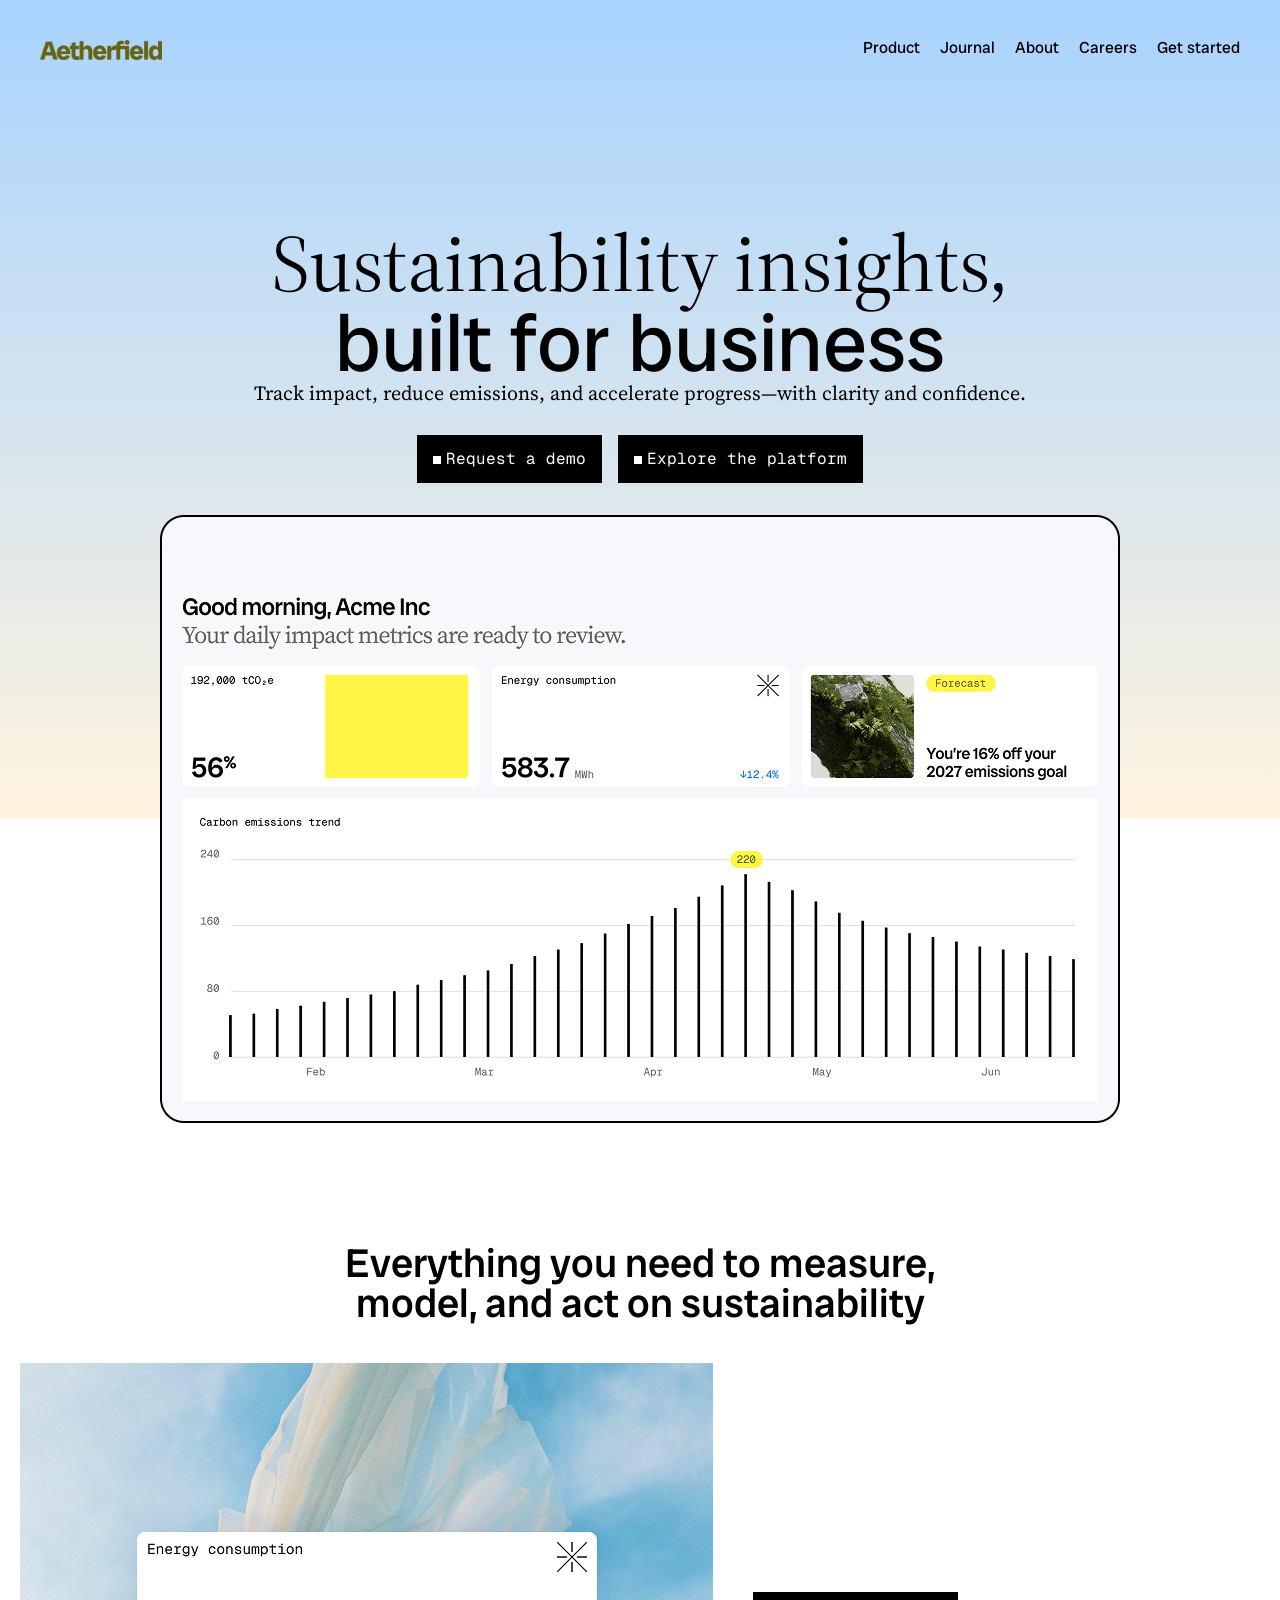
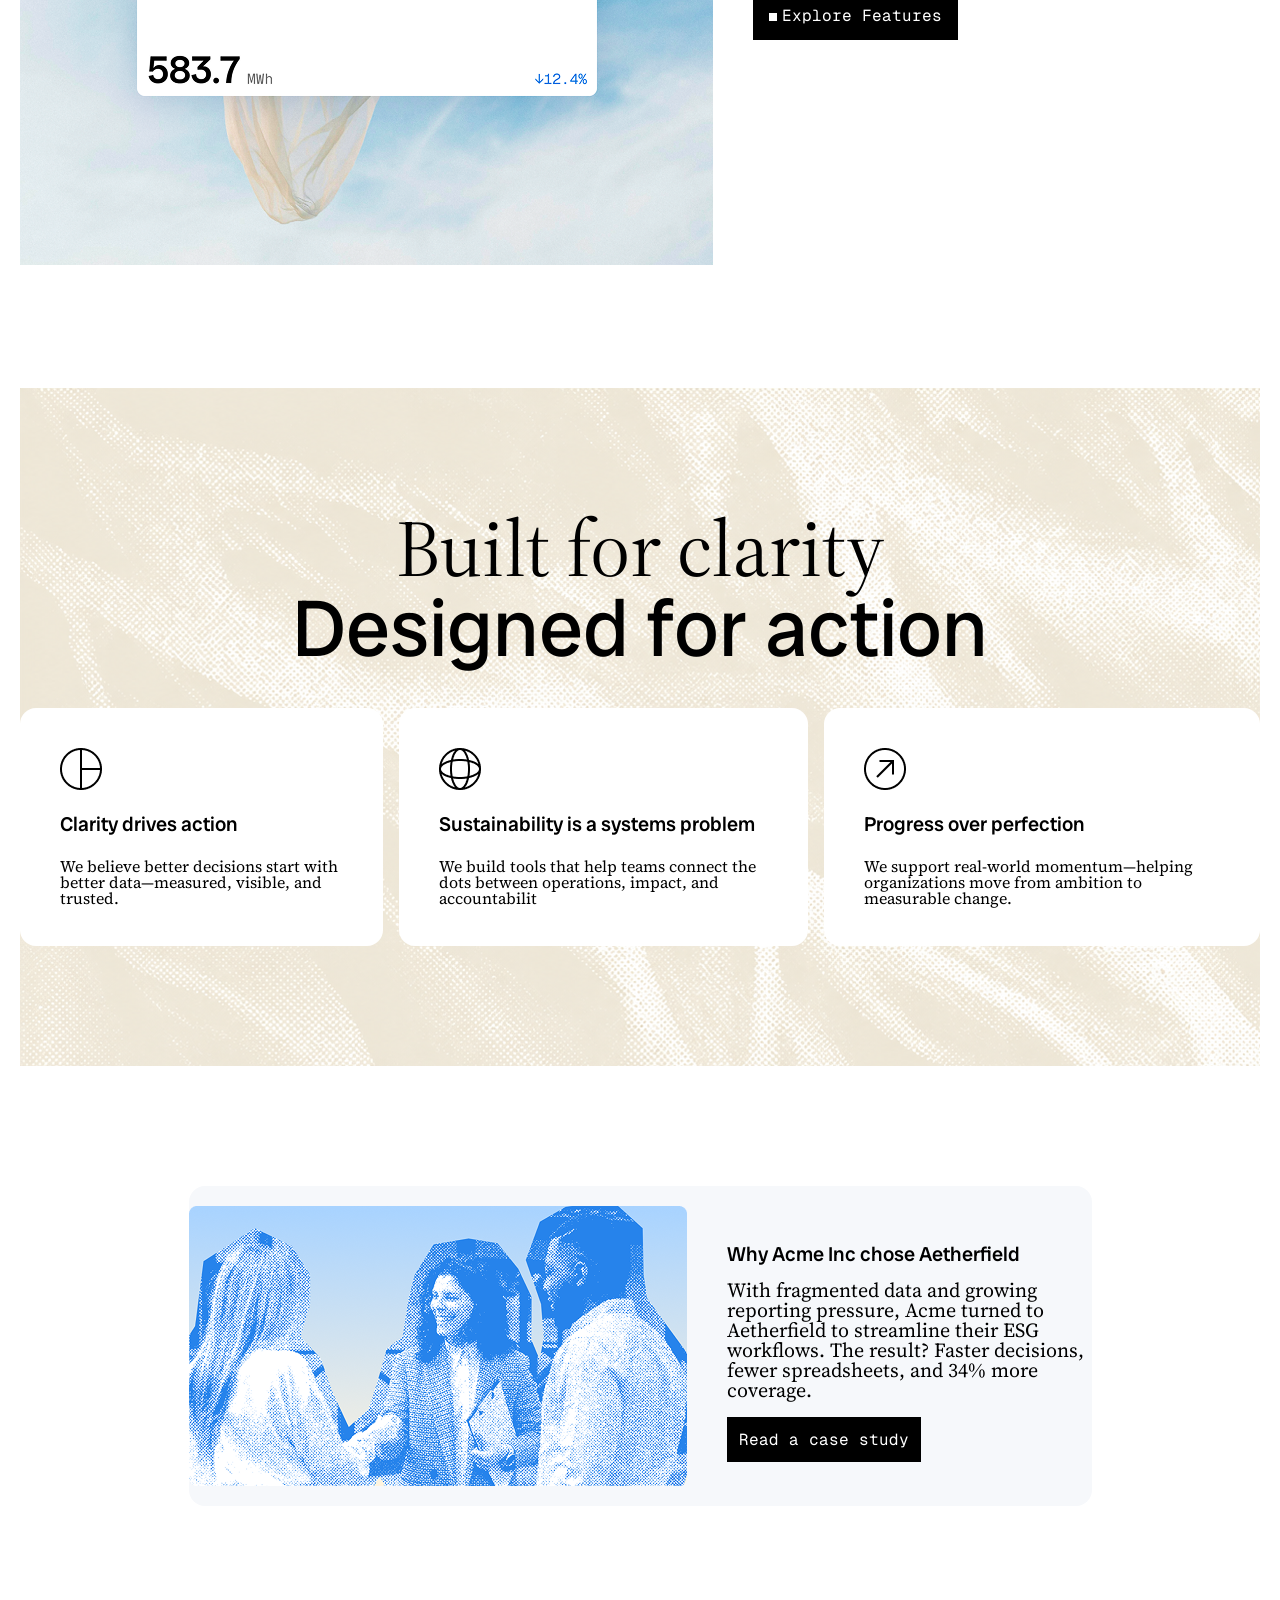
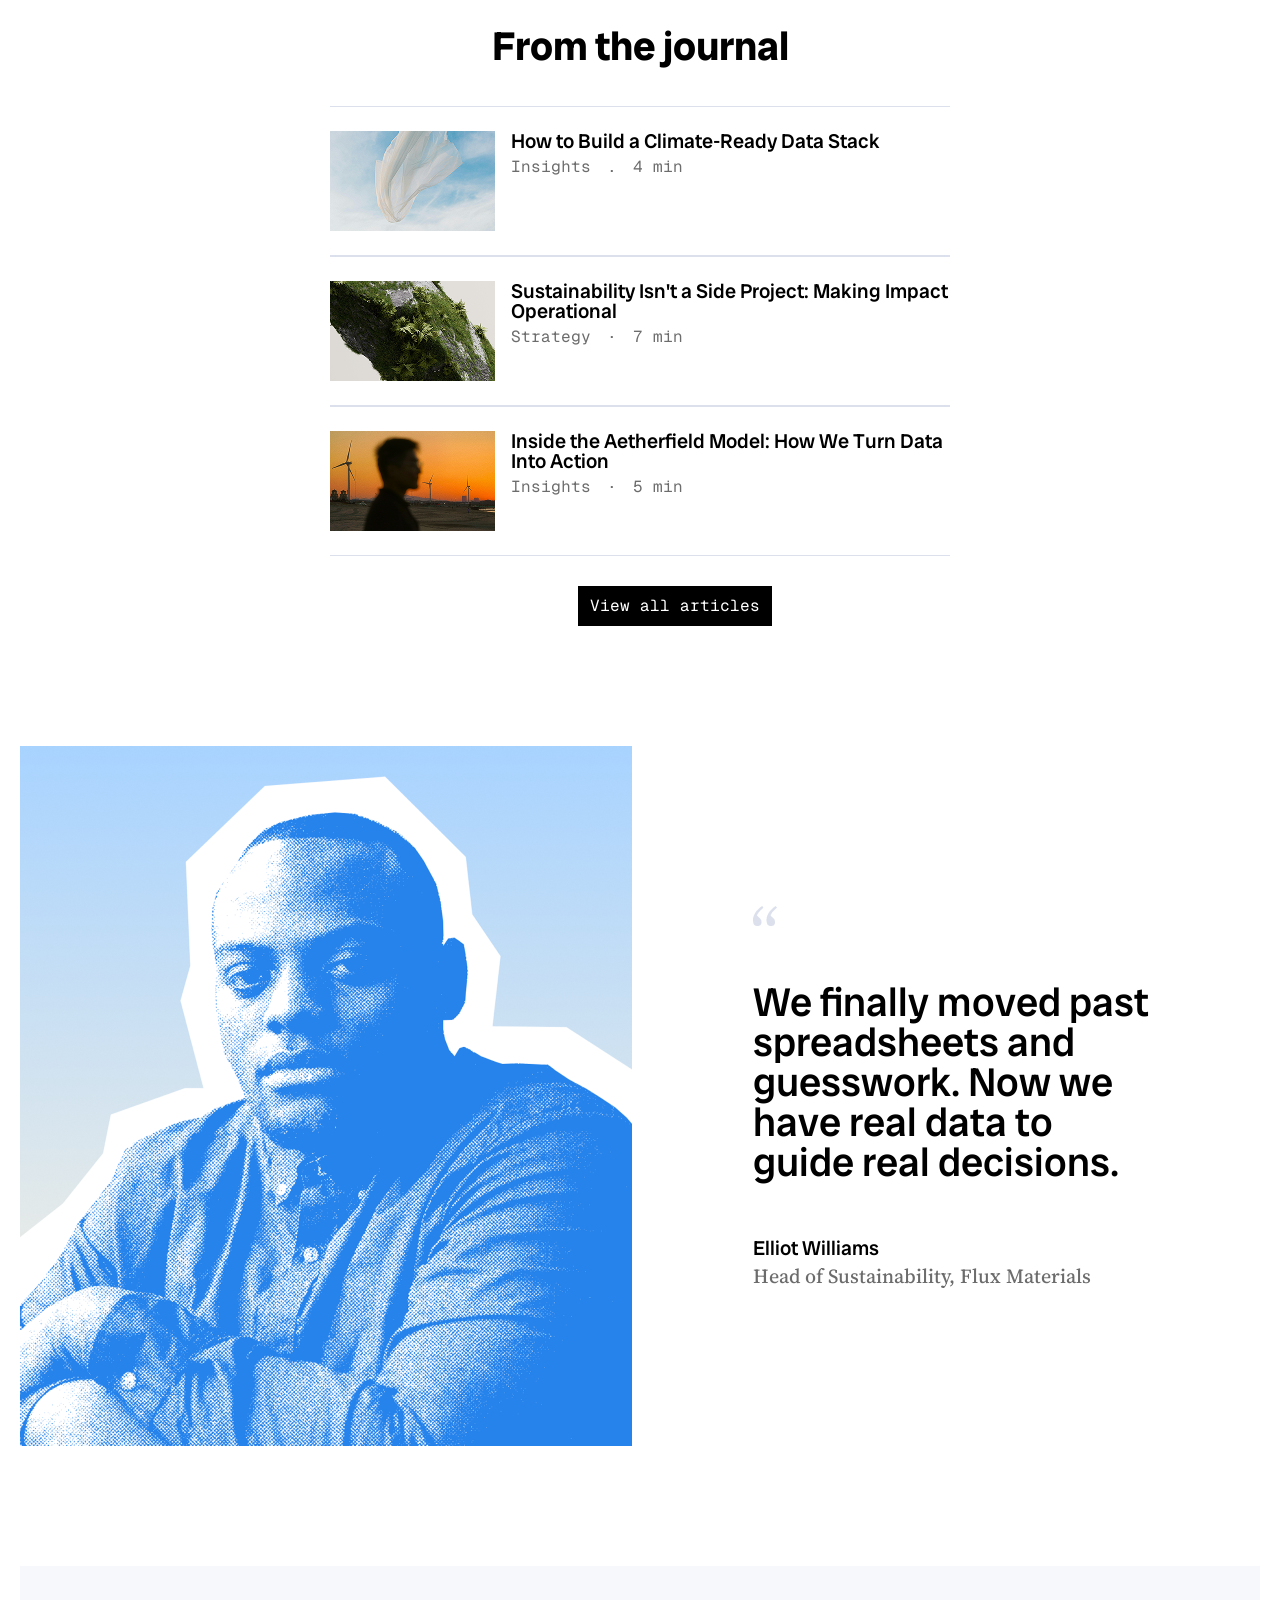
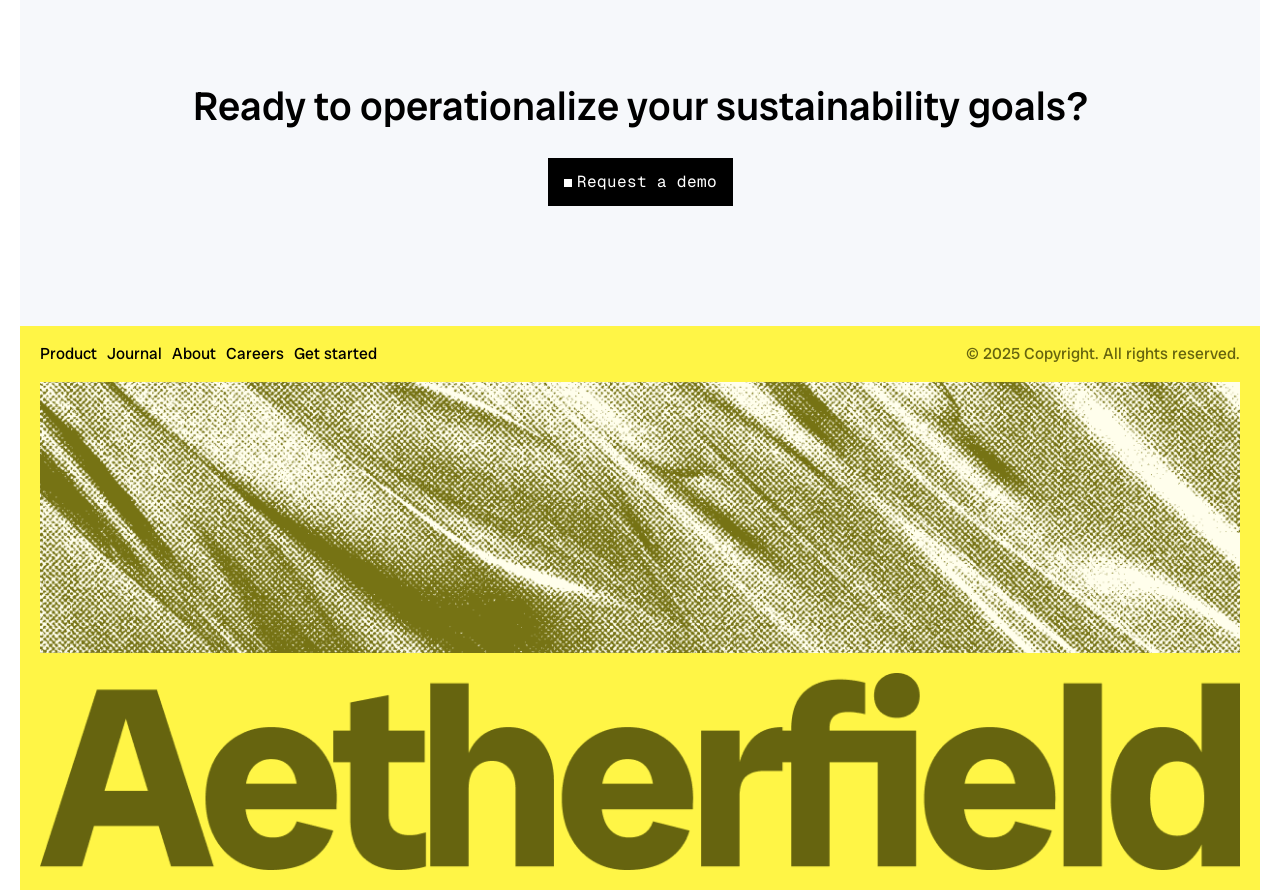
==== index.html @ 4a501a34 "more changes" ====
<!doctype html>
<html lang="en">
  <head>
    <meta charset="UTF-8" />
    <meta name="viewport" content="width=device-width, initial-scale=1.0" />
    <link rel="stylesheet" href="home.css" />
    <link rel="preconnect" href="https://fonts.googleapis.com" />
    <link rel="preconnect" href="https://fonts.gstatic.com" crossorigin />
    <link
      href="https://fonts.googleapis.com/css2?family=Radio+Canada+Big:wght@400;500;600;700&display=swap"
      rel="stylesheet"
    />
    <link rel="preconnect" href="https://fonts.googleapis.com" />
    <link rel="preconnect" href="https://fonts.gstatic.com" crossorigin />
    <link
      href="https://fonts.googleapis.com/css2?family=Source+Serif+4:wght@400;500;600;700&display=swap"
      rel="stylesheet"
    />
    <link rel="preconnect" href="https://fonts.googleapis.com" />
    <link rel="preconnect" href="https://fonts.gstatic.com" crossorigin />
    <link
      href="https://fonts.googleapis.com/css2?family=Geist+Mono:wght@400;500;600;700&display=swap"
      rel="stylesheet"
    />
    <title>Test</title>
  </head>
  <body>
    <!-- Header Section -->
    <div class="gradient-bg">
      <header>
        <nav>
          <ul>
            <li>
              <a href="">
                <img
                  class="nav-logo"
                  src="./img/Logo-container.png"
                  alt="logo-con"
              /></a>
            </li>
          </ul>
          <ul class="nav-links">
            <span>+</span>
            <li><a href="">Product</a></li>
            <li><a href="">Journal</a></li>
            <li><a href="">About</a></li>
            <li><a href="">Careers</a></li>
            <li>
              <a href=""
                >Get started <span><img src="./img/Nav-rrow.png" alt="" /></span
              ></a>
            </li>
          </ul>
        </nav>
      </header>
      <!-- intro section -->
      <section class="intro-section">
        <header>
          <h1>Sustainability insights,</h1>
          <h2>built for business</h2>
          <p>
            Track impact, reduce emissions, and accelerate progress—with clarity
            and confidence.
          </p>
        </header>
        <ul class="intro-buttons">
          <li><a href="">Request a demo</a></li>
          <li><a href="">Explore the platform</a></li>
        </ul>
        <div class="hero-image">
          <img src="./img/Hero image.png" alt="hero image" />
        </div>
      </section>
      <!-- features section -->
      <div class="features-section">
        <header>
          <h2 class="features-header">Everything you need to measure,</h2>
          <h2 class="features-header">model, and act on sustainability</h2>
        </header>
        <div class="feature-content">
          <div class="feature-image">
            <img src="./img/feature-image.png" alt="feature image" />
          </div>
          <div class="feature-button"><a href="">Explore Features</a></div>
        </div>
      </div>
      <!-- value section -->
      <section class="value-section">
        <header class="value-header">
          <h2 class="value1">Built for clarity</h2>
          <h2 class="value2">Designed for action</h2>
        </header>
        <div class="value-cards">
          <div class="cards">
            <img src="./img/timeIcon.png" alt="time icon" />
            <h2>Clarity drives action</h2>
            <p>
              We believe better decisions start with better data—measured,
              visible, and trusted.
            </p>
          </div>
          <div class="cards">
            <img src="./img/worldIcon.png" alt="world icon" />
            <h2>Sustainability is a systems problem</h2>
            <p>
              We build tools that help teams connect the dots between
              operations, impact, and accountabilit
            </p>
          </div>
          <div class="cards">
            <img src="./img/arrowIcon.png" alt="arrow icon" />
            <h2>Progress over perfection</h2>
            <p>
              We support real-world momentum—helping organizations move from
              ambition to measurable change.
            </p>
          </div>
        </div>
      </section>
      <!-- case study section -->
      <section class="case-study-section">
        <div class="case-content">
          <img src="./img/caseImg.png" alt="casr image" />
          <div class="case-text">
            <h2>Why Acme Inc chose Aetherfield</h2>
            <p>
              With fragmented data and growing reporting pressure, Acme turned
              to Aetherfield to streamline their ESG workflows. The result?
              Faster decisions, fewer spreadsheets, and 34% more coverage.
            </p>
            <a href="">Read a case study</a>
          </div>
        </div>
      </section>
      <!-- blog section -->
      <section class="blog-section">
        <h2>From the journal</h2>
        <div class="journal-list">
          <div class="journal">
            <img src="./img/journalImg1.png" alt="" />
            <div>
              <p class="journal-text">
                How to Build a Climate-Ready Data Stack
              </p>
              <div class="lower-journal">
                <p>Insights</p>
                <p>.</p>
                <p>4 min</p>
              </div>
            </div>
          </div>
          <div class="journal">
            <img src="./img/journal2.png" alt="" />
            <div>
              <p class="journal-text">
                Sustainability Isn't a Side Project: Making Impact Operational
              </p>
              <div class="lower-journal">
                <p>Strategy</p>
                <p>·</p>
                <p>7 min</p>
              </div>
            </div>
          </div>
          <div class="journal">
            <img src="./img/journal3.png" alt="" />
            <div>
              <p class="journal-text">
                Inside the Aetherfield Model: How We Turn Data Into Action
              </p>
              <div class="lower-journal">
                <p>Insights</p>
                <p>·</p>
                <p>5 min</p>
              </div>
            </div>
          </div>
          <a href="">View all articles</a>
        </div>
      </section>
      <!-- testimonial section -->
      <section class="testimonial">
        <div class="testimonial-content">
          <img src="./img/testimonialImg.png" alt="" />
          <div class="testimonial-text">
            <div class="testimonial-word">
              <img src="./img/Quotation.png" alt="" />
              <h2>
                We finally moved past spreadsheets and guesswork. Now we have
                real data to guide real decisions.
              </h2>
              <div class="testimonial-bottom">
                <p class="testimonial-bottom-first">Elliot Williams</p>
                <p class="testimonial-bottom-second">
                  Head of Sustainability, Flux Materials
                </p>
              </div>
            </div>
          </div>
        </div>
      </section>
      <!-- call to action section -->
      <section class="call-to-action">
        <h4>Ready to operationalize your sustainability goals?</h4>
        <a href="">Request a demo</a>
      </section>
      <!-- footer section -->
      <footer>
        <nav>
          <div class="whole">
            <div>
              <a href="">Product</a>
              <a href="">Journal</a>
              <a href="">About</a>
              <a href="">Careers</a>
              <a href="">Get started</a>
            </div>
            <p>&copy; 2025 Copyright. All rights reserved.</p>
          </div>
        </nav>
        <img src="./img/Footer-image.png" alt="" />
        <img src="./img/Logo-container.png" alt="" />
      </footer>
    </div>
  </body>
</html>
---- home.css ----
* {
  margin: 0;
  padding: 0;
  line-height: 1;
  box-sizing: border-box;
}
ul,
li {
  list-style: none;
}
h2 {
  font-family: "Radio Canada Big", sans-serif;
}
.nav-links > li {
  font-family: "Radio Canada Big", sans-serif;
}
header {
  h1 {
    font-family: "Source Serif 4", serif;
  }
  h2 {
    font-family: "Radio Canada Big", sans-serif;
  }
  p {
    font-family: "Source Serif 4", serif;
  }
}
.feature-button {
  a {
    font-family: "Geist Mono", monospace;
  }
}
.journal-text {
  font-family: "Radio Canada Big", sans-serif;
}
.lower-journal {
  font-family: "Geist Mono", monospace;
}
.journal-list > a {
  font-family: "Geist Mono", monospace;
}
.testimonial-bottom-first {
  font-family: "Radio Canada Big", sans-serif;
}
.testimonial-bottom-second {
  font-family: "Source Serif 4", serif;
}
.call-to-action {
  h4 {
    font-family: "Radio Canada Big", sans-serif;
  }
  a {
    font-family: "Geist Mono", monospace;
  }
}
footer {
  font-family: "Radio Canada Big", sans-serif;
  color: #66640f;
}
.case-text {
  h2 {
    font-family: "Radio Canada Big", sans-serif;
  }
  p {
    font-family: "Source Serif 4", serif;
  }
  a {
    font-family: "Geist Mono", monospace;
  }
}
.cards {
  h2 {
    font-family: "Radio Canada Big", sans-serif;
  }
  p {
    font-family: "Source Serif 4", serif;
  }
}
.value-header {
  .value1 {
    font-family: "Source Serif 4", serif;
  }
  .value2 {
    font-family: "Radio Canada Big", sans-serif;
  }
}
.features-header {
  font-family: "Radio Canada Big", sans-serif;
}
.intro-buttons {
  li {
    font-family: "Geist Mono", monospace;
  }
}
a {
  text-decoration: none;
}
.nav-logo {
  max-width: 122px;
}
header {
  nav {
    display: flex;
    justify-content: space-between;
    background-attachment: fixed;
    padding: 20px;
  }
  p {
    font-size: 20px;
  }
}
.nav-links {
  display: flex;
  gap: 20px;
  a {
    color: black;
  }
}
.gradient-bg {
  background-image: linear-gradient(to bottom, #a8d3ff, #fff4df);
  max-height: 818px;
  padding: 20px;
}
.intro-section {
  padding-top: 140px;
  header {
    text-align: center;
    h1 {
      font-weight: normal;
      font-size: 80px;
    }
    h2 {
      font-size: 80px;
      font-weight: normal;
    }
  }
}
.intro-buttons {
  display: flex;
  justify-content: center;
  text-align: center;
  gap: 16px;
  margin-block: 32px;
  li {
    background-color: black;
    padding: 16px;
  }
  a {
    color: white;
  }
  a::before {
    content: "";
    display: inline-block;
    width: 8px;
    aspect-ratio: 1;
    background-color: white;
    margin-right: 5px;
  }
}
.hero-image {
  display: flex;
  justify-content: center;
  img {
    max-width: 100%;
  }
}
.features-section {
  padding-block: 120px;
  header {
    margin-bottom: 40px;
  }
}
.features-header {
  text-align: center;
  font-weight: 500;
  font-size: 40px;
}
.feature-image {
  img {
    max-width: 100%;
  }
}
.feature-content {
  display: flex;
  align-items: center;
  gap: 40px;
}
.feature-content {
  .feature-button {
    background-color: black;
    padding: 16px;
  }
  a {
    color: white;
  }
  a::before {
    content: "";
    display: inline-block;
    width: 8px;
    aspect-ratio: 1;
    background-color: white;
    margin-right: 5px;
  }
}
.value-section {
  padding-block: 120px;
  background-image: url(./img/value-background.png);
}
.value-header {
  text-align: center;
  margin-bottom: 40px;
  h2 {
    font-weight: normal;
    font-size: 80px;
  }
}
.value-cards {
  display: flex;
  gap: 16px;
}
.cards {
  display: grid;
  gap: 24px;
  justify-content: center;
  padding: 40px;
  border-radius: 16px;
  background-color: white;
  h2 {
    font-size: 20px;
    font-weight: 500;
  }
  p {
    font-weight: normal;
  }
}
.case-study-section {
  padding-block: 120px;
  display: flex;
  justify-content: center;
}
.case-content {
  max-width: 903px;
  display: flex;
  justify-content: center;
  gap: 40px;
  padding-block: 20px;
  border-radius: 16px;
  background-color: #f6f8fb;
  align-items: center;
  img {
    max-width: 498px;
  }
}
.case-text {
  max-width: 403px;
  h2 {
    margin-bottom: 16px;
    font-weight: 500;
    font-size: 20px;
  }
  p {
    margin-bottom: 32px;
    font-weight: normal;
    font-size: 20px;
  }
  a {
    padding: 12px;
    color: white;
    background-color: black;
  }
}
.blog-section {
  display: grid;
  justify-content: center;
  h2 {
    text-align: center;
    font-weight: 500px;
    font-size: 40px;
    margin-bottom: 40px;
  }
  a {
    background-color: black;
    color: white;
    padding: 12px;
    text-align: center;
  }
}
.journal {
  display: flex;
  gap: 16px;
  border-block: 1px solid #dbe0ec;
  padding-block: 24px;
  img {
    max-width: 100%;
  }
}
.lower-journal {
  display: flex;
  gap: 16px;
  align-items: center;
  margin-top: 8px;
  color: #6c6c6c;
}
.journal-list {
  max-width: 620px;
}
.journal-text {
  font-weight: 500;
  font-size: 20px;
}
.testimonial {
  padding-block: 120px;
}
.testimonial-content {
  display: flex;
  gap: 16px;
  align-items: center;

  img {
    max-width: 612px;
  }
}
.testimonial-word {
  display: grid;
  gap: 56px;
  h2 {
    font-weight: 500;
    font-size: 40px;
  }
}
.testimonial-bottom-first {
  margin-bottom: 8px;
  font-weight: 500;
  font-size: 20px;
}
.testimonial-bottom-second {
  font-weight: 500;
  font-size: 20px;
  color: #6c6c6c;
}
.call-to-action {
  padding-block: 120px;
  background-color: #f6f8fb;
  display: grid;
  text-align: center;
  justify-content: center;
  gap: 32px;
  a {
    text-align: center;
    color: white;
    background-color: black;
    padding: 16px;
    justify-self: center;
    width: fit-content;
  }
  a::before {
    content: "";
    display: inline-block;
    width: 8px;
    aspect-ratio: 1;
    background-color: white;
    margin-right: 5px;
  }
  h4 {
    font-weight: 500;
    font-size: 40px;
  }
}
footer {
  padding: 20px;
  display: grid;
  gap: 20px;
  background-color: #fff546;
  img {
    max-width: 100%;
  }
}
.whole {
  display: flex;
  justify-content: space-between;
  div {
    display: flex;
    justify-content: space-between;
    gap: 10px;
  }
}
.one {
  text-align: center;
}
@media screen and (max-width: 767px) {
  .feature-content {
    display: grid;
  }
  .intro-section {
    header {
      display: grid;
      justify-content: center;
      h1 {
        font-size: 36px;
        font-weight: 500;
      }
      h2 {
        font-size: 36px;
        font-weight: 500;
      }
      p {
        font-size: 18px;
      }
    }
  }
  header {
    .nav-links {
      display: none;
    }
  }
  .intro-header {
    h1 {
      font-size: 36px;
    }
    h2 {
      font-size: 36px;
    }
  }
  .intro-buttons {
    display: grid;
  }
  .value-cards {
    display: grid;
  }
  .value-header {
    h2 {
      font-size: 36px;
    }
  }
  .case-content {
    display: grid;
  }
  .case-content {
    a {
      display: flex;
      width: 100%;
      justify-content: center;
    }
    img {
      width: 295px;
    }
  }
  .case-text {
    width: 295px;
  }
  .testimonial-content {
    display: grid;
    img {
      max-width: 335px;
    }
  }
  .testimonial-word {
    h2 {
      font-size: 24px;
    }
  }
  .call-to-action {
    h4 {
      font-size: 24px;
    }
  }
  .whole {
    display: grid;
    justify-content: center;
    gap: 20px;
    div {
      display: flex;
      justify-content: space-between;
    }
  }
  footer {
    p {
      text-align: center;
    }
  }
  nav {
    padding: 20px;
    a {
      color: black;
    }
  }
  .journal-list a {
    display: block;
    width: 100%;
    justify-content: center;
    margin-top: 30px;
  }
  .journal-list {
    display: grid;
    justify-content: center;
  }
}
@media screen and (min-width: 768px) and (max-width: 1023px) {
  .nav-links {
    span {
      display: none;
    }
  }
  .feature-content {
    display: grid;
  }
  header {
    h1 {
      font-size: 64px;
    }
  }
  .call-to-action {
    h4 {
      font-size: 32px;
    }
  }
  .journal-list a {
    display: block;
    width: 100%;
    justify-content: center;
    margin-top: 30px;
  }
  .journal-list {
    display: grid;
    justify-content: center;
  }
}
@media screen and (min-width: 1024px) {
  .nav-links {
    span {
      display: none;
    }
  }
  .testimonial-text {
    padding-inline: 105px;
  }
  footer {
    a {
      color: black;
    }
  }
  .journal-list {
    display: grid;
    justify-content: center;
  }
  .journal-list a {
    display: inline-flex;
    margin-top: 30px;
    width: fit-content;
    margin-left: 40%;
  }
}
/* .blog-section a {
  display: inline-flex;
  width: fit-content;
  align-self: flex-start;
}
.blog-section {
  display: grid;
  justify-content: center;
} */

@media (max-width: 600px) {
  .journal-list a {
    width: 100%;
    justify-content: center;
  }
}
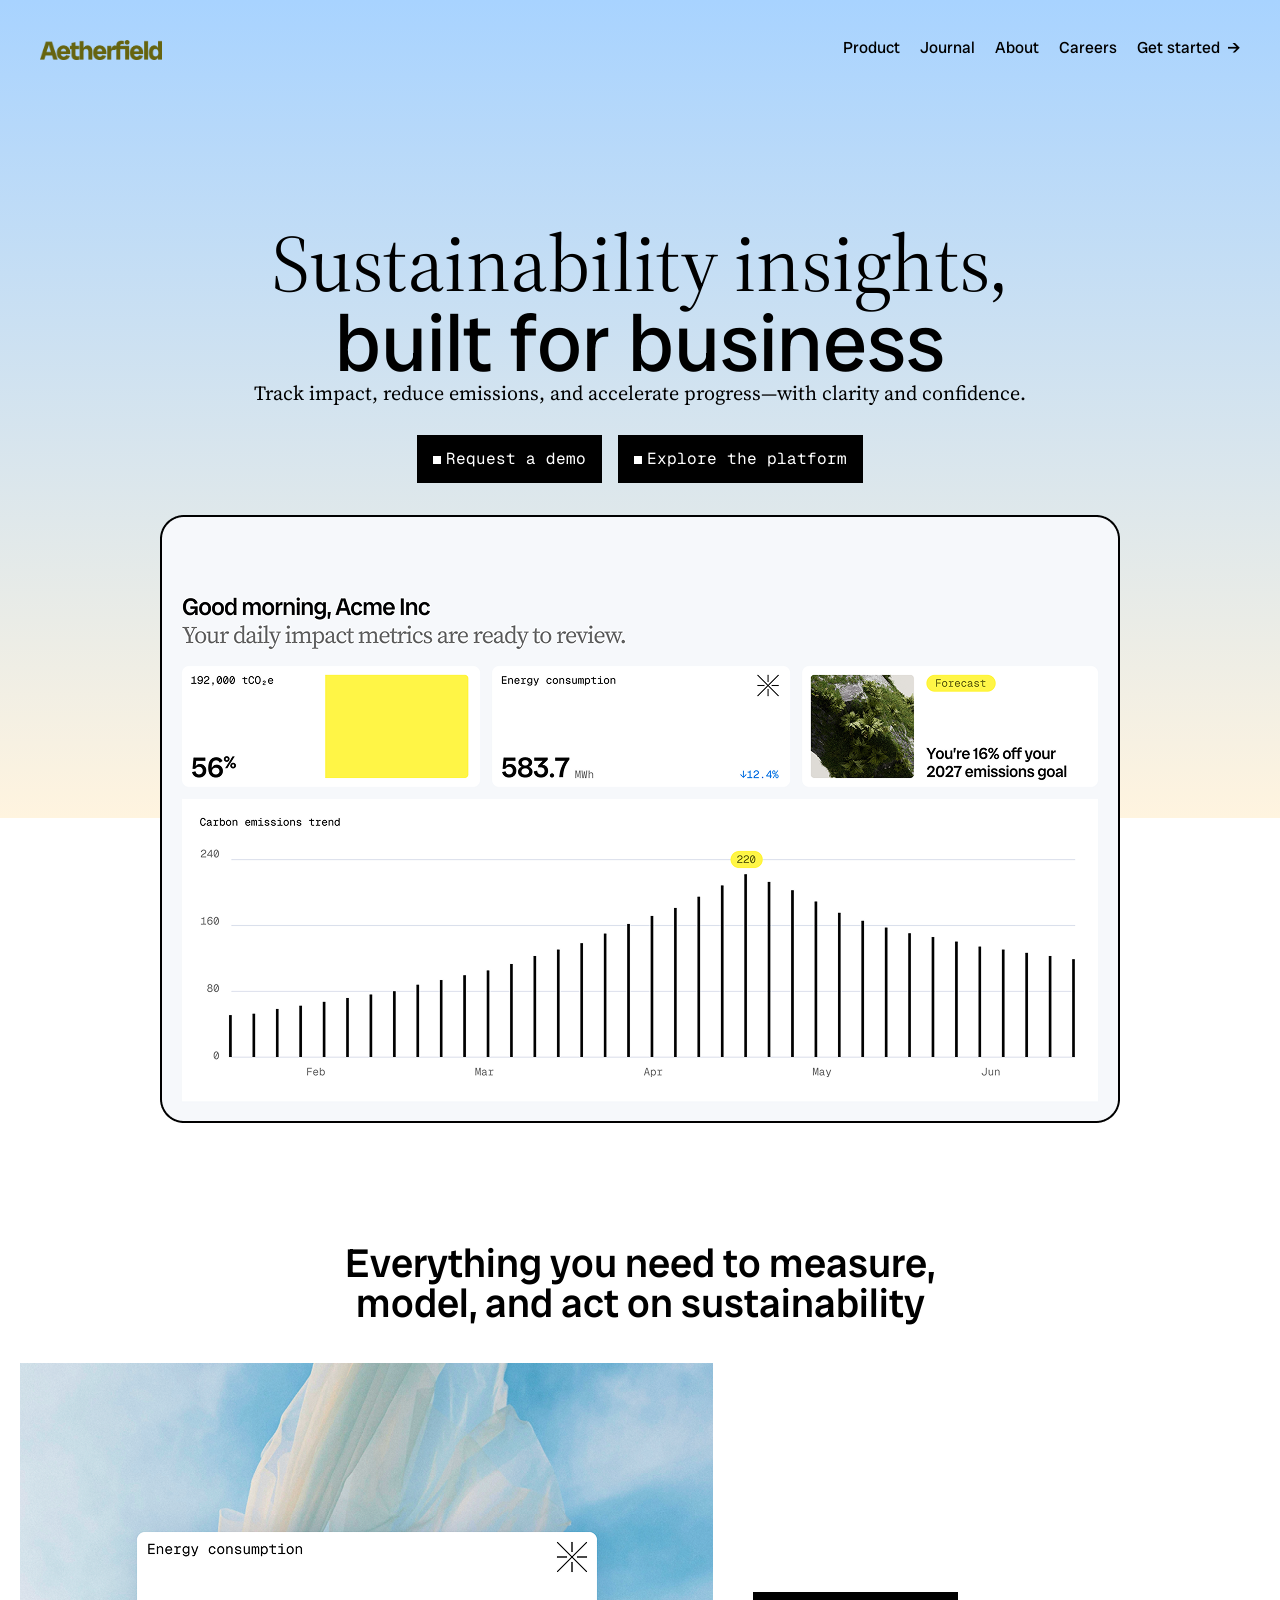
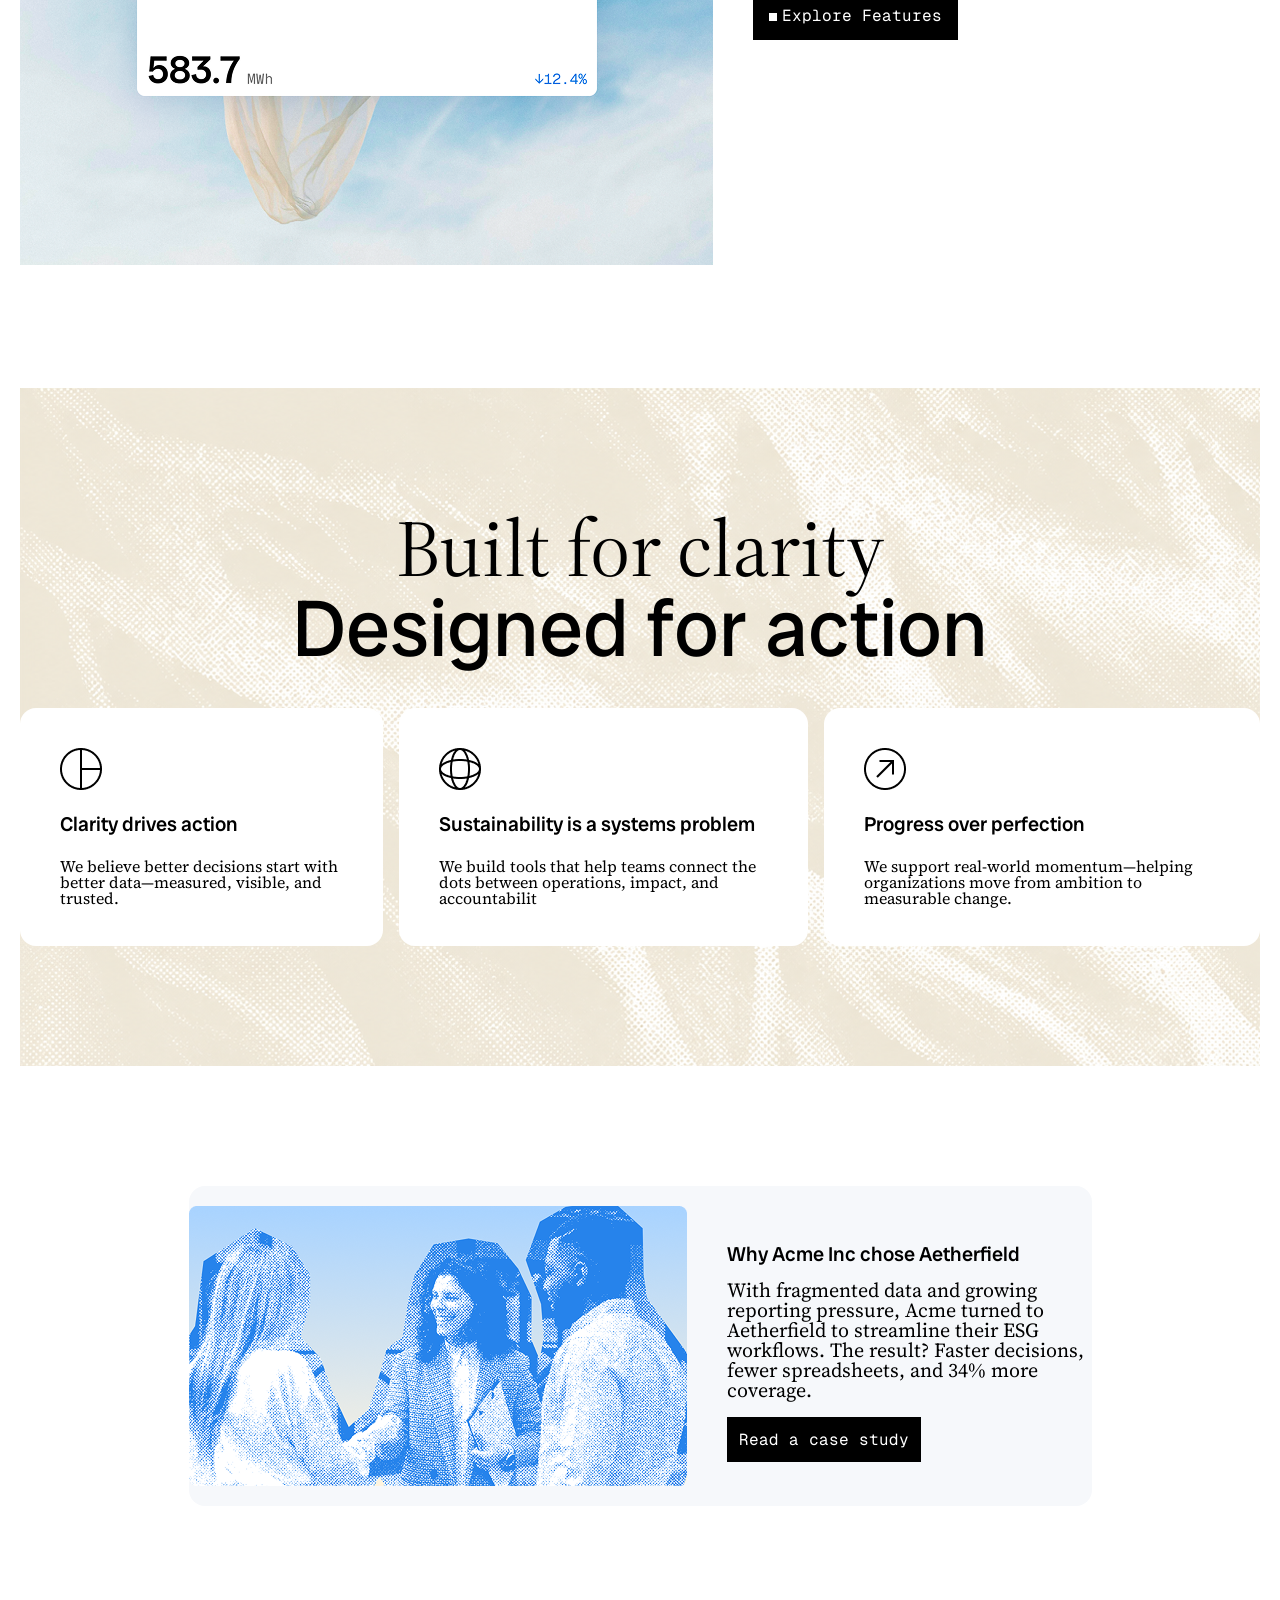
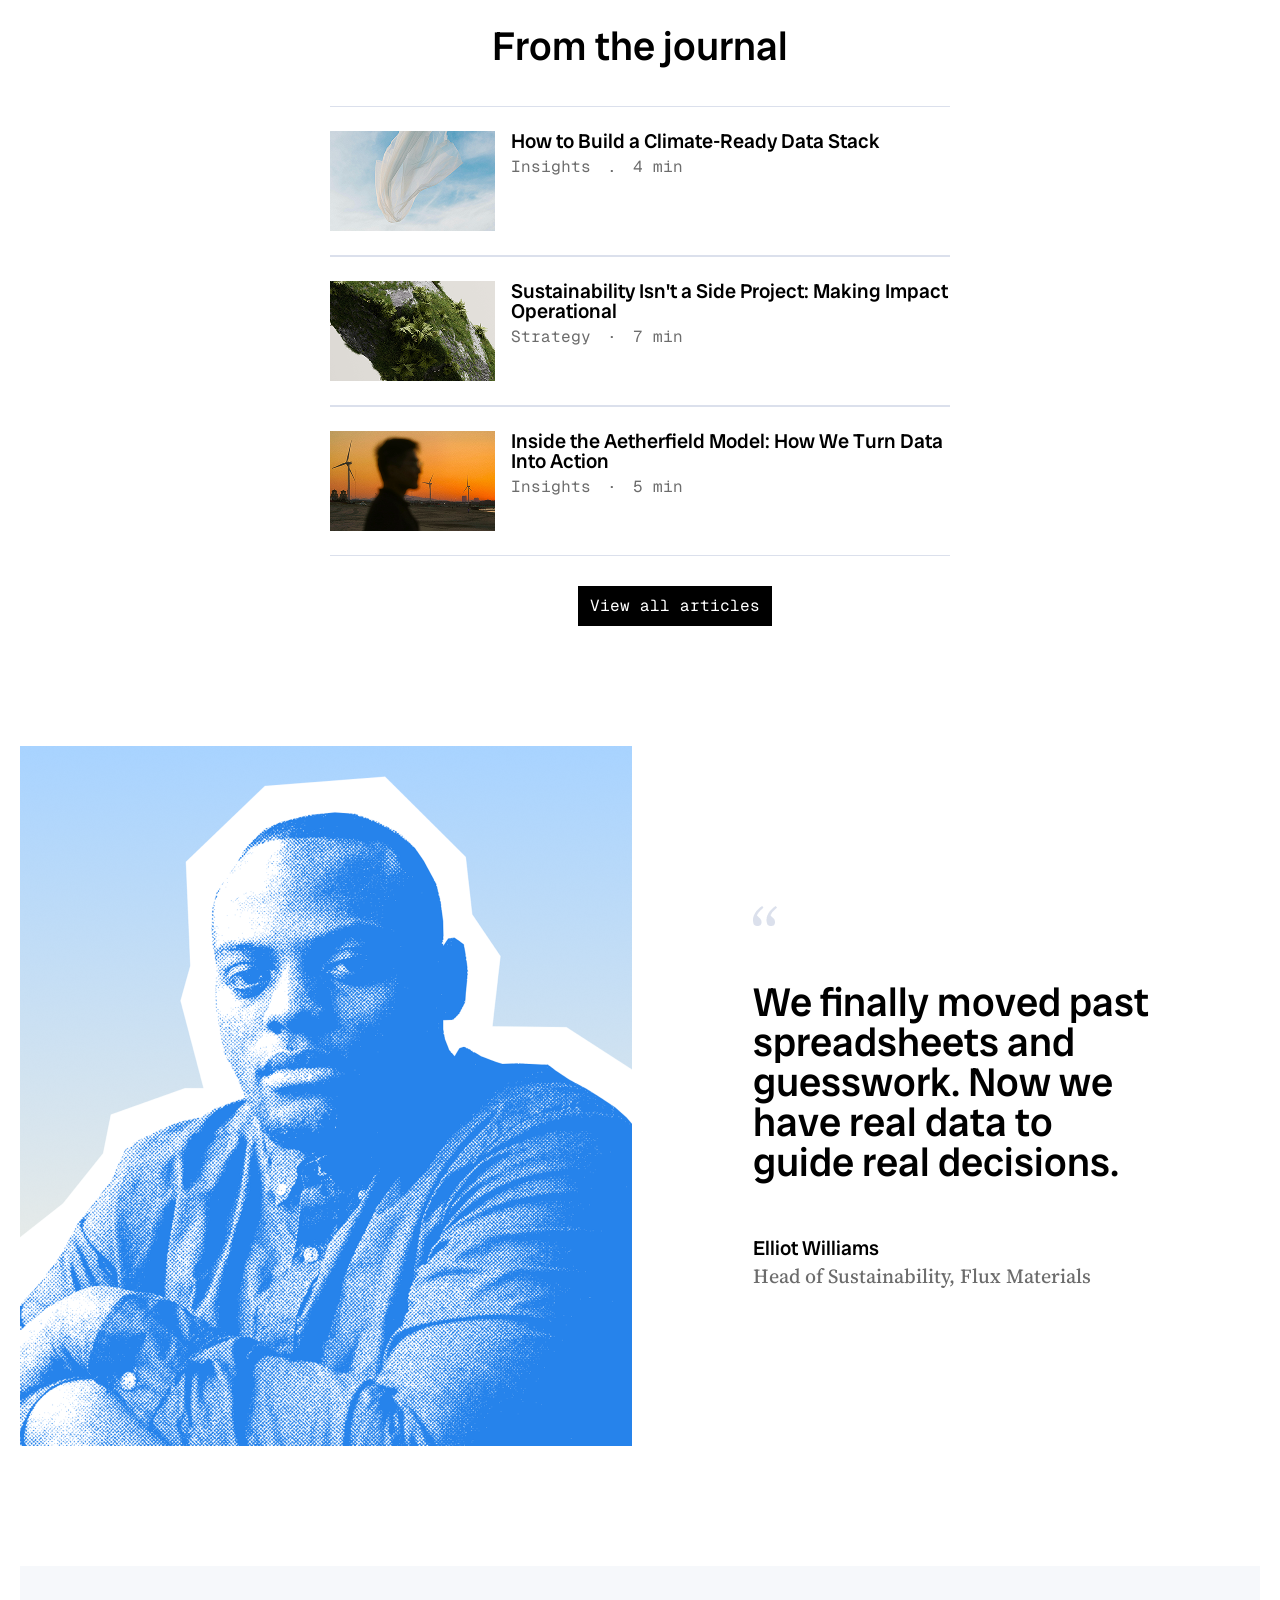
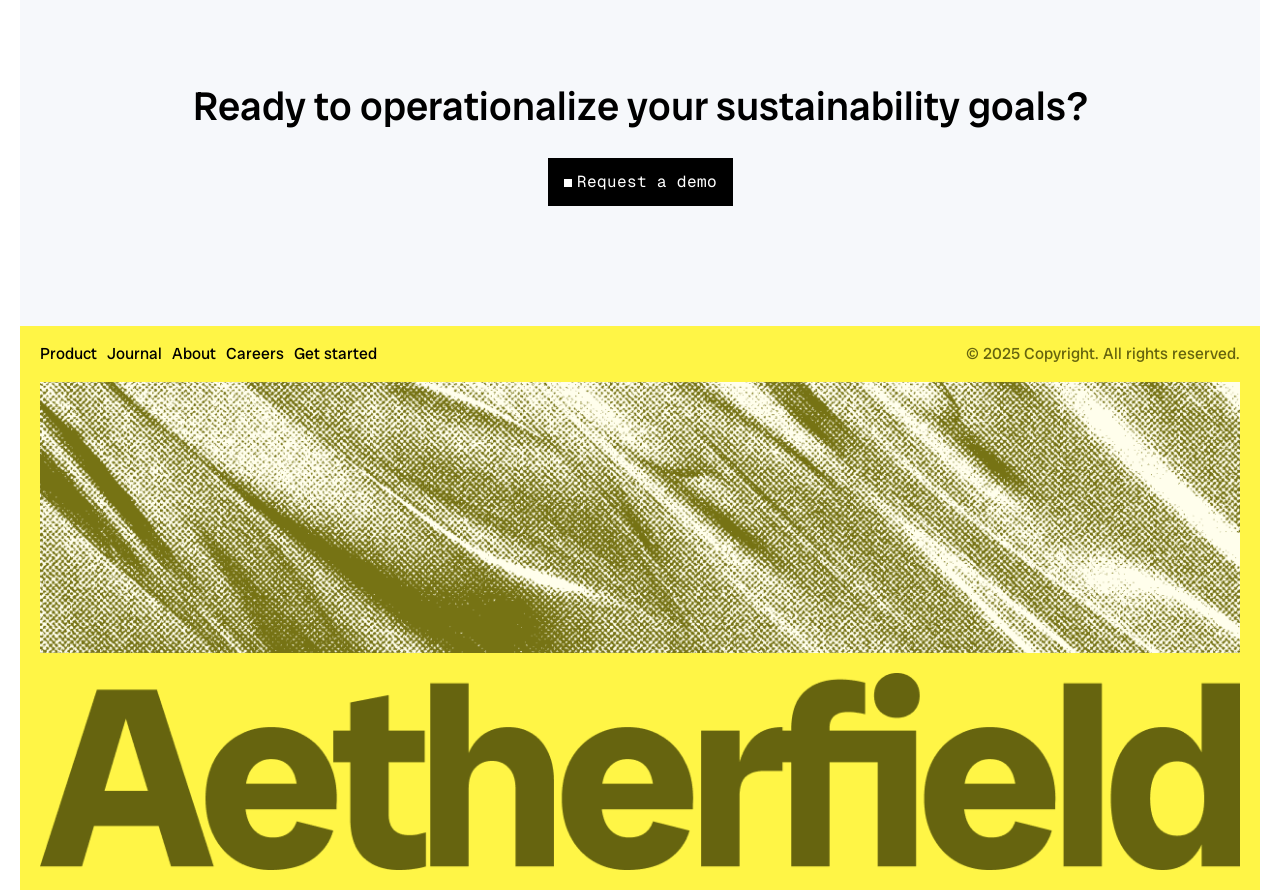
==== commit 3c0c64b0: "little fix" ====
--- a/index.html
+++ b/index.html
@@ -40,7 +40,6 @@
             </li>
           </ul>
           <ul class="nav-links">
-            <span>+</span>
             <li><a href="">Product</a></li>
             <li><a href="">Journal</a></li>
             <li><a href="">About</a></li>
--- a/home.css
+++ b/home.css
@@ -4,220 +4,180 @@
   line-height: 1;
   box-sizing: border-box;
 }
+
 ul,
 li {
   list-style: none;
 }
-h2 {
-  font-family: "Radio Canada Big", sans-serif;
-}
-.nav-links > li {
-  font-family: "Radio Canada Big", sans-serif;
-}
-header {
-  h1 {
-    font-family: "Source Serif 4", serif;
-  }
-  h2 {
-    font-family: "Radio Canada Big", sans-serif;
-  }
-  p {
-    font-family: "Source Serif 4", serif;
-  }
-}
-.feature-button {
-  a {
-    font-family: "Geist Mono", monospace;
-  }
-}
-.journal-text {
-  font-family: "Radio Canada Big", sans-serif;
-}
-.lower-journal {
-  font-family: "Geist Mono", monospace;
-}
-.journal-list > a {
-  font-family: "Geist Mono", monospace;
-}
-.testimonial-bottom-first {
-  font-family: "Radio Canada Big", sans-serif;
-}
-.testimonial-bottom-second {
-  font-family: "Source Serif 4", serif;
-}
-.call-to-action {
-  h4 {
-    font-family: "Radio Canada Big", sans-serif;
-  }
-  a {
-    font-family: "Geist Mono", monospace;
-  }
-}
-footer {
-  font-family: "Radio Canada Big", sans-serif;
-  color: #66640f;
-}
-.case-text {
-  h2 {
-    font-family: "Radio Canada Big", sans-serif;
-  }
-  p {
-    font-family: "Source Serif 4", serif;
-  }
-  a {
-    font-family: "Geist Mono", monospace;
-  }
-}
-.cards {
-  h2 {
-    font-family: "Radio Canada Big", sans-serif;
-  }
-  p {
-    font-family: "Source Serif 4", serif;
-  }
-}
-.value-header {
-  .value1 {
-    font-family: "Source Serif 4", serif;
-  }
-  .value2 {
-    font-family: "Radio Canada Big", sans-serif;
-  }
-}
-.features-header {
-  font-family: "Radio Canada Big", sans-serif;
-}
-.intro-buttons {
-  li {
-    font-family: "Geist Mono", monospace;
-  }
-}
+
 a {
   text-decoration: none;
 }
+
+h2,
+.nav-links > li,
+.journal-text,
+.testimonial-bottom-first,
+footer,
+.features-header,
+.cards h2,
+.case-text h2,
+.call-to-action h4,
+.value-header .value2 {
+  font-family: "Radio Canada Big", sans-serif;
+}
+
+header h1,
+header p,
+.testimonial-bottom-second,
+.case-text p,
+.cards p,
+.value-header .value1 {
+  font-family: "Source Serif 4", serif;
+}
+
+.feature-button a,
+.lower-journal,
+.journal-list > a,
+.call-to-action a,
+.case-text a,
+.intro-buttons li {
+  font-family: "Geist Mono", monospace;
+}
+
 .nav-logo {
   max-width: 122px;
 }
-header {
-  nav {
-    display: flex;
-    justify-content: space-between;
-    background-attachment: fixed;
-    padding: 20px;
-  }
-  p {
-    font-size: 20px;
-  }
-}
+
+header nav {
+  display: flex;
+  justify-content: space-between;
+  background-attachment: fixed;
+  padding: 20px;
+}
+
+header p {
+  font-size: 20px;
+}
+
 .nav-links {
   display: flex;
   gap: 20px;
-  a {
-    color: black;
-  }
-}
+}
+
+.nav-links a,
+nav a,
+footer a {
+  color: black;
+}
+
 .gradient-bg {
   background-image: linear-gradient(to bottom, #a8d3ff, #fff4df);
   max-height: 818px;
   padding: 20px;
 }
+
 .intro-section {
   padding-top: 140px;
-  header {
-    text-align: center;
-    h1 {
-      font-weight: normal;
-      font-size: 80px;
-    }
-    h2 {
-      font-size: 80px;
-      font-weight: normal;
-    }
-  }
-}
+}
+
+.intro-section header {
+  text-align: center;
+}
+
+.intro-section header h1,
+.intro-section header h2 {
+  font-weight: normal;
+  font-size: 80px;
+}
+
 .intro-buttons {
   display: flex;
   justify-content: center;
   text-align: center;
   gap: 16px;
   margin-block: 32px;
-  li {
-    background-color: black;
-    padding: 16px;
-  }
-  a {
-    color: white;
-  }
-  a::before {
-    content: "";
-    display: inline-block;
-    width: 8px;
-    aspect-ratio: 1;
-    background-color: white;
-    margin-right: 5px;
-  }
-}
-.hero-image {
+}
+
+.intro-buttons li,
+.feature-button,
+.call-to-action a {
+  background-color: black;
+  padding: 16px;
+}
+
+.intro-buttons a,
+.feature-content a,
+.call-to-action a,
+.case-text a,
+.blog-section a {
+  color: white;
+}
+
+.intro-buttons a::before,
+.feature-content a::before,
+.call-to-action a::before {
+  content: "";
+  display: inline-block;
+  width: 8px;
+  aspect-ratio: 1;
+  background-color: white;
+  margin-right: 5px;
+}
+
+.hero-image,
+.case-study-section {
   display: flex;
   justify-content: center;
-  img {
-    max-width: 100%;
-  }
-}
+}
+
+.hero-image img,
+.feature-image img,
+.journal img,
+footer img {
+  max-width: 100%;
+}
+
 .features-section {
   padding-block: 120px;
-  header {
-    margin-bottom: 40px;
-  }
-}
+}
+
+.features-section header {
+  margin-bottom: 40px;
+}
+
 .features-header {
   text-align: center;
   font-weight: 500;
   font-size: 40px;
 }
-.feature-image {
-  img {
-    max-width: 100%;
-  }
-}
+
 .feature-content {
   display: flex;
   align-items: center;
   gap: 40px;
 }
-.feature-content {
-  .feature-button {
-    background-color: black;
-    padding: 16px;
-  }
-  a {
-    color: white;
-  }
-  a::before {
-    content: "";
-    display: inline-block;
-    width: 8px;
-    aspect-ratio: 1;
-    background-color: white;
-    margin-right: 5px;
-  }
-}
+
 .value-section {
   padding-block: 120px;
   background-image: url(./img/value-background.png);
 }
+
 .value-header {
   text-align: center;
   margin-bottom: 40px;
-  h2 {
-    font-weight: normal;
-    font-size: 80px;
-  }
-}
+}
+
+.value-header h2 {
+  font-weight: normal;
+  font-size: 80px;
+}
+
 .value-cards {
   display: flex;
   gap: 16px;
 }
+
 .cards {
   display: grid;
   gap: 24px;
@@ -225,19 +185,25 @@
   padding: 40px;
   border-radius: 16px;
   background-color: white;
-  h2 {
-    font-size: 20px;
-    font-weight: 500;
-  }
-  p {
-    font-weight: normal;
-  }
-}
-.case-study-section {
+}
+
+.cards h2,
+.case-text h2 {
+  font-size: 20px;
+  font-weight: 500;
+}
+
+.cards p,
+.case-text p {
+  font-weight: normal;
+}
+
+.case-study-section,
+.testimonial,
+.call-to-action {
   padding-block: 120px;
-  display: flex;
-  justify-content: center;
-}
+}
+
 .case-content {
   max-width: 903px;
   display: flex;
@@ -247,53 +213,56 @@
   border-radius: 16px;
   background-color: #f6f8fb;
   align-items: center;
-  img {
-    max-width: 498px;
-  }
-}
+}
+
+.case-content img {
+  max-width: 498px;
+}
+
 .case-text {
   max-width: 403px;
-  h2 {
-    margin-bottom: 16px;
-    font-weight: 500;
-    font-size: 20px;
-  }
-  p {
-    margin-bottom: 32px;
-    font-weight: normal;
-    font-size: 20px;
-  }
-  a {
-    padding: 12px;
-    color: white;
-    background-color: black;
-  }
-}
-.blog-section {
+}
+
+.case-text h2 {
+  margin-bottom: 16px;
+}
+
+.case-text p {
+  margin-bottom: 32px;
+  font-size: 20px;
+}
+
+.case-text a,
+.blog-section a {
+  padding: 12px;
+  background-color: black;
+}
+
+.blog-section,
+.journal-list,
+.call-to-action {
   display: grid;
   justify-content: center;
-  h2 {
-    text-align: center;
-    font-weight: 500px;
-    font-size: 40px;
-    margin-bottom: 40px;
-  }
-  a {
-    background-color: black;
-    color: white;
-    padding: 12px;
-    text-align: center;
-  }
-}
+}
+
+.blog-section h2 {
+  text-align: center;
+  font-weight: 500;
+  font-size: 40px;
+  margin-bottom: 40px;
+}
+
+.blog-section a {
+  text-align: center;
+}
+
 .journal {
   display: flex;
   gap: 16px;
   border-block: 1px solid #dbe0ec;
   padding-block: 24px;
-  img {
-    max-width: 100%;
-  }
-}
+}
+
 .lower-journal {
   display: flex;
   gap: 16px;
@@ -301,248 +270,218 @@
   margin-top: 8px;
   color: #6c6c6c;
 }
+
 .journal-list {
   max-width: 620px;
 }
-.journal-text {
+
+.journal-text,
+.testimonial-bottom-first,
+.testimonial-bottom-second {
   font-weight: 500;
   font-size: 20px;
 }
-.testimonial {
-  padding-block: 120px;
-}
+
 .testimonial-content {
   display: flex;
   gap: 16px;
   align-items: center;
-
-  img {
-    max-width: 612px;
-  }
-}
+}
+
+.testimonial-content img {
+  max-width: 612px;
+}
+
 .testimonial-word {
   display: grid;
   gap: 56px;
-  h2 {
-    font-weight: 500;
-    font-size: 40px;
-  }
-}
+}
+
+.testimonial-word h2,
+.call-to-action h4 {
+  font-weight: 500;
+  font-size: 40px;
+}
+
 .testimonial-bottom-first {
   margin-bottom: 8px;
-  font-weight: 500;
-  font-size: 20px;
-}
-.testimonial-bottom-second {
-  font-weight: 500;
-  font-size: 20px;
+}
+
+.testimonial-bottom-second,
+.lower-journal {
   color: #6c6c6c;
 }
+
 .call-to-action {
-  padding-block: 120px;
   background-color: #f6f8fb;
-  display: grid;
-  text-align: center;
-  justify-content: center;
+  text-align: center;
   gap: 32px;
-  a {
-    text-align: center;
-    color: white;
-    background-color: black;
-    padding: 16px;
-    justify-self: center;
-    width: fit-content;
-  }
-  a::before {
-    content: "";
-    display: inline-block;
-    width: 8px;
-    aspect-ratio: 1;
-    background-color: white;
-    margin-right: 5px;
-  }
-  h4 {
-    font-weight: 500;
-    font-size: 40px;
-  }
-}
+}
+
+.call-to-action a {
+  justify-self: center;
+  width: fit-content;
+}
+
 footer {
   padding: 20px;
   display: grid;
   gap: 20px;
   background-color: #fff546;
-  img {
-    max-width: 100%;
-  }
-}
+  color: #66640f;
+}
+
 .whole {
   display: flex;
   justify-content: space-between;
-  div {
+}
+
+.whole div {
+  display: flex;
+  justify-content: space-between;
+  gap: 10px;
+}
+
+.one {
+  text-align: center;
+}
+
+@media screen and (max-width: 767px) {
+  .feature-content {
+    display: grid;
+  }
+
+  .intro-section header {
+    display: grid;
+    justify-content: center;
+  }
+
+  .intro-section header h1,
+  .intro-section header h2 {
+    font-size: 36px;
+    font-weight: 500;
+  }
+
+  .intro-section header p {
+    font-size: 18px;
+  }
+
+  header .nav-links {
+    display: none;
+  }
+
+  .intro-header h1,
+  .intro-header h2 {
+    font-size: 36px;
+  }
+
+  .intro-buttons,
+  .value-cards,
+  .case-content,
+  .testimonial-content {
+    display: grid;
+  }
+
+  .value-header h2 {
+    font-size: 36px;
+  }
+
+  .case-content a {
+    display: flex;
+    width: 100%;
+    justify-content: center;
+  }
+
+  .case-content img,
+  .case-text {
+    width: 295px;
+  }
+
+  .testimonial-content img {
+    max-width: 335px;
+  }
+
+  .testimonial-word h2,
+  .call-to-action h4 {
+    font-size: 24px;
+  }
+
+  .whole {
+    display: grid;
+    justify-content: center;
+    gap: 20px;
+  }
+
+  .whole div {
     display: flex;
     justify-content: space-between;
-    gap: 10px;
-  }
-}
-.one {
-  text-align: center;
-}
-@media screen and (max-width: 767px) {
-  .feature-content {
-    display: grid;
-  }
-  .intro-section {
-    header {
-      display: grid;
-      justify-content: center;
-      h1 {
-        font-size: 36px;
-        font-weight: 500;
-      }
-      h2 {
-        font-size: 36px;
-        font-weight: 500;
-      }
-      p {
-        font-size: 18px;
-      }
-    }
-  }
-  header {
-    .nav-links {
-      display: none;
-    }
-  }
-  .intro-header {
-    h1 {
-      font-size: 36px;
-    }
-    h2 {
-      font-size: 36px;
-    }
-  }
-  .intro-buttons {
-    display: grid;
-  }
-  .value-cards {
-    display: grid;
-  }
-  .value-header {
-    h2 {
-      font-size: 36px;
-    }
-  }
-  .case-content {
-    display: grid;
-  }
-  .case-content {
-    a {
-      display: flex;
-      width: 100%;
-      justify-content: center;
-    }
-    img {
-      width: 295px;
-    }
-  }
-  .case-text {
-    width: 295px;
-  }
-  .testimonial-content {
-    display: grid;
-    img {
-      max-width: 335px;
-    }
-  }
-  .testimonial-word {
-    h2 {
-      font-size: 24px;
-    }
-  }
-  .call-to-action {
-    h4 {
-      font-size: 24px;
-    }
-  }
-  .whole {
-    display: grid;
-    justify-content: center;
-    gap: 20px;
-    div {
-      display: flex;
-      justify-content: space-between;
-    }
-  }
-  footer {
-    p {
-      text-align: center;
-    }
-  }
+  }
+
+  footer p {
+    text-align: center;
+  }
+
   nav {
     padding: 20px;
-    a {
-      color: black;
-    }
-  }
+  }
+
+  .journal-list {
+    display: grid;
+    justify-content: center;
+  }
+
   .journal-list a {
     display: block;
     width: 100%;
     justify-content: center;
     margin-top: 30px;
   }
+}
+
+@media screen and (min-width: 768px) and (max-width: 1023px) {
+  .nav-links span {
+    display: none;
+  }
+
+  .feature-content {
+    display: grid;
+  }
+
+  header h1 {
+    font-size: 64px;
+  }
+
+  .call-to-action h4 {
+    font-size: 32px;
+  }
+
   .journal-list {
     display: grid;
     justify-content: center;
   }
-}
-@media screen and (min-width: 768px) and (max-width: 1023px) {
-  .nav-links {
-    span {
-      display: none;
-    }
-  }
-  .feature-content {
-    display: grid;
-  }
-  header {
-    h1 {
-      font-size: 64px;
-    }
-  }
-  .call-to-action {
-    h4 {
-      font-size: 32px;
-    }
-  }
+
   .journal-list a {
     display: block;
     width: 100%;
     justify-content: center;
     margin-top: 30px;
   }
-  .journal-list {
-    display: grid;
-    justify-content: center;
-  }
-}
+}
+
 @media screen and (min-width: 1024px) {
-  .nav-links {
-    span {
-      display: none;
-    }
-  }
+  .nav-links span {
+    display: none;
+  }
+
   .testimonial-text {
     padding-inline: 105px;
   }
-  footer {
-    a {
-      color: black;
-    }
-  }
+
   .journal-list {
     display: grid;
     justify-content: center;
   }
+
   .journal-list a {
     display: inline-flex;
     margin-top: 30px;
@@ -550,15 +489,6 @@
     margin-left: 40%;
   }
 }
-/* .blog-section a {
-  display: inline-flex;
-  width: fit-content;
-  align-self: flex-start;
-}
-.blog-section {
-  display: grid;
-  justify-content: center;
-} */
 
 @media (max-width: 600px) {
   .journal-list a {
@@ -566,3 +496,20 @@
     justify-content: center;
   }
 }
+
+.nav-links {
+  a {
+    display: inline-flex;
+    align-items: center;
+    gap: 8px;
+  }
+
+  a span {
+    display: inline-flex;
+    align-items: center;
+  }
+
+  a span img {
+    display: block;
+  }
+}
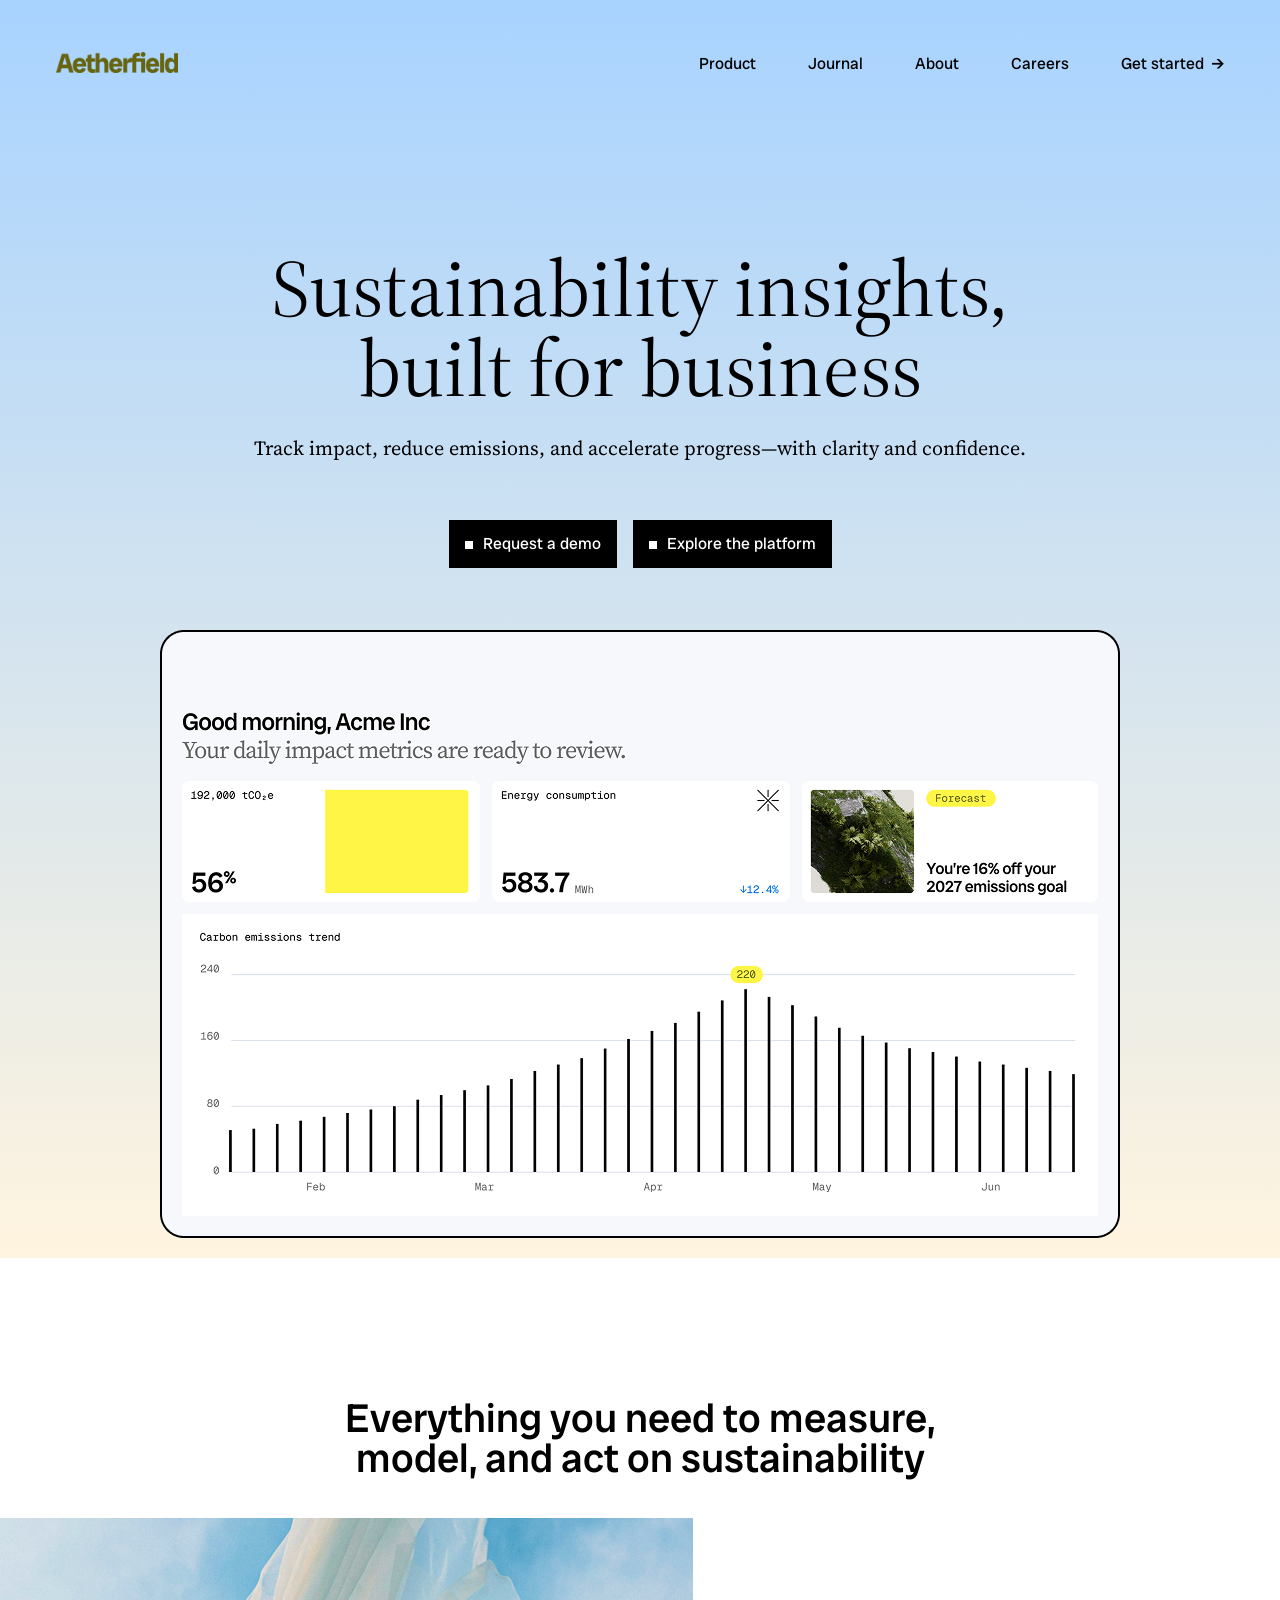
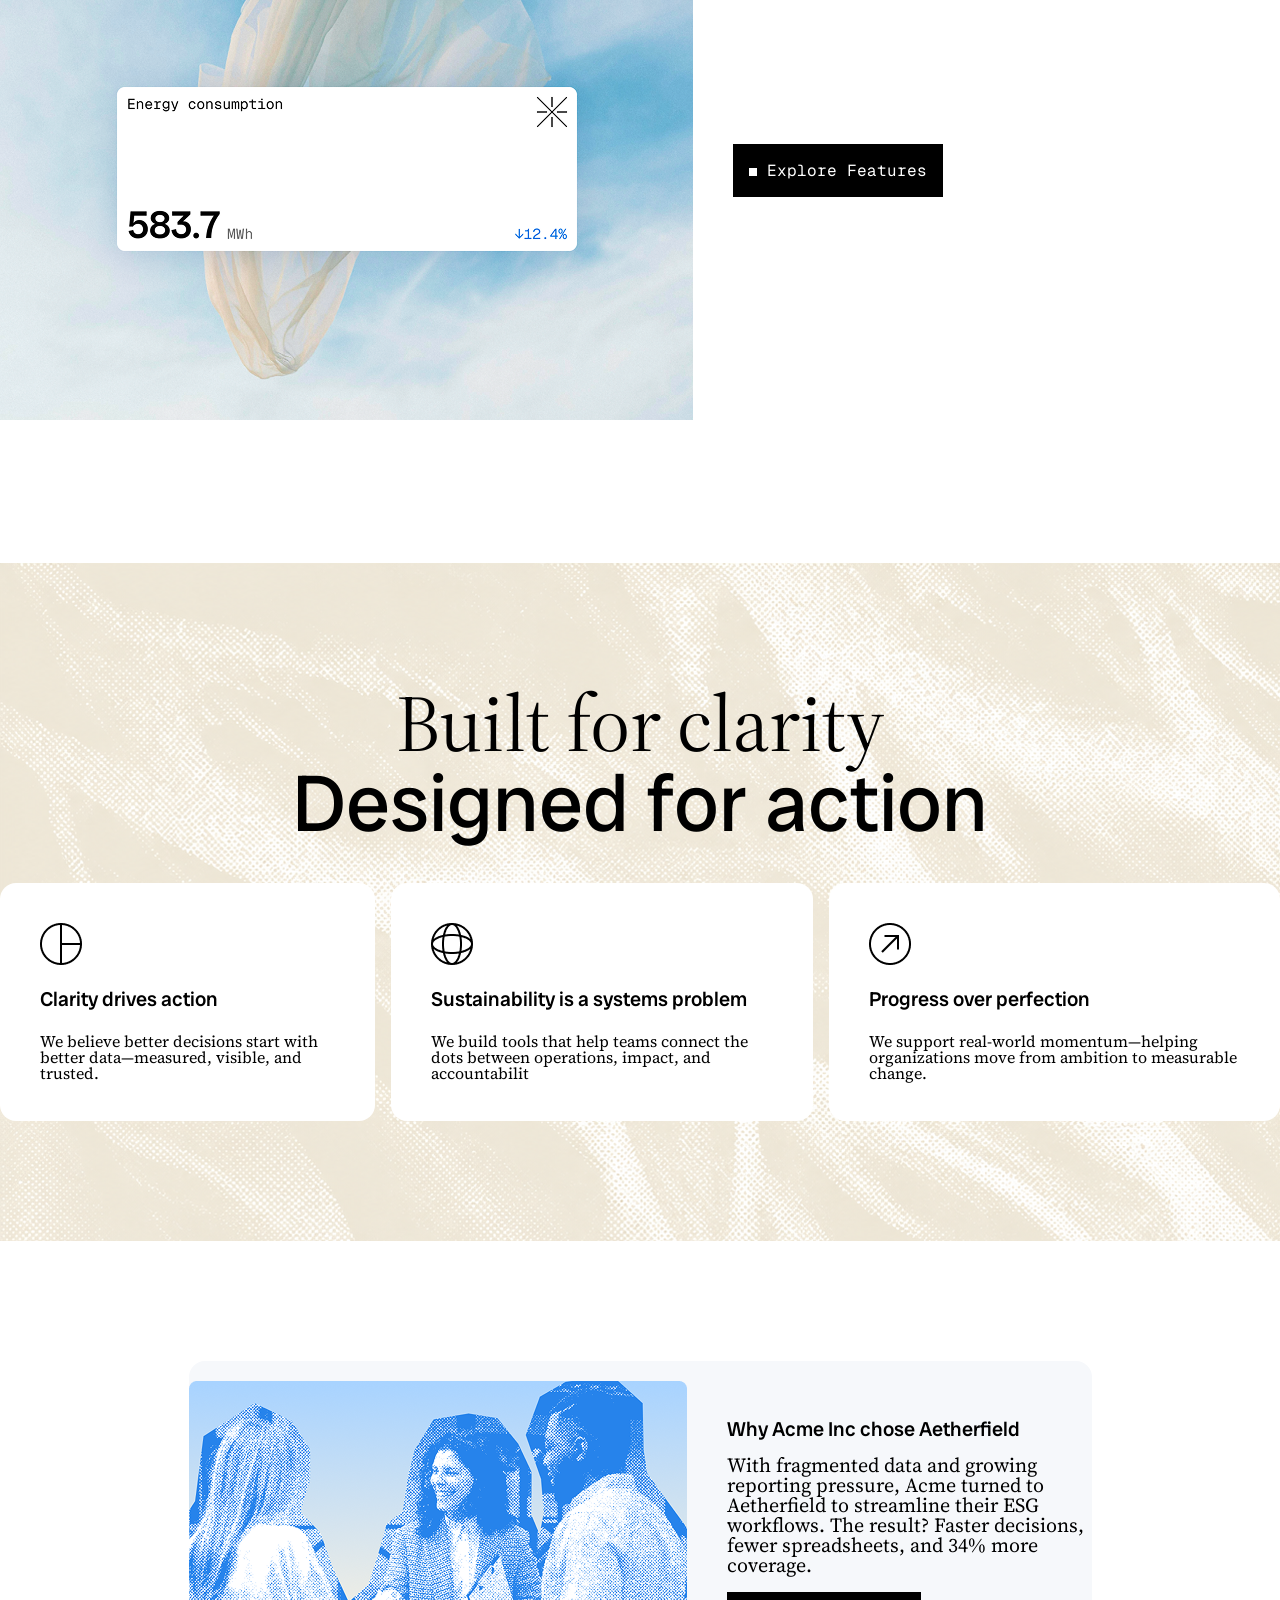
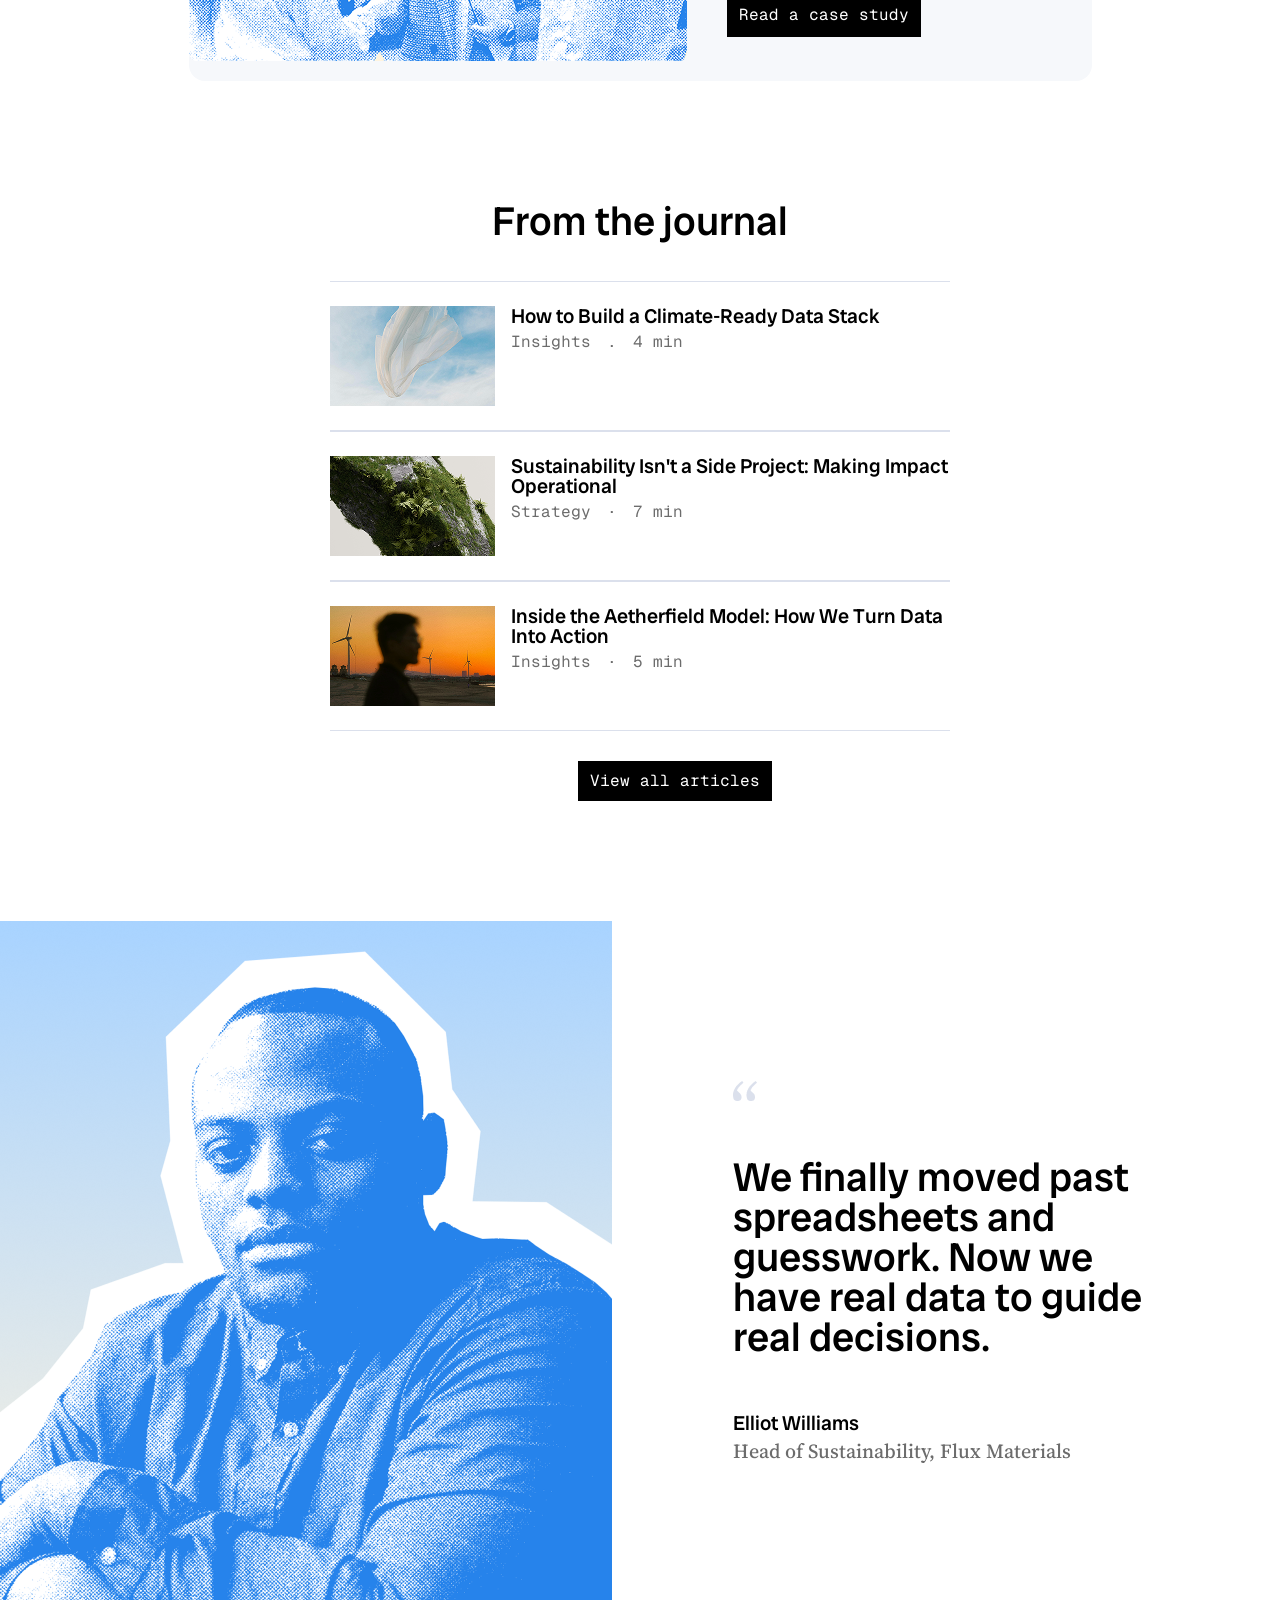
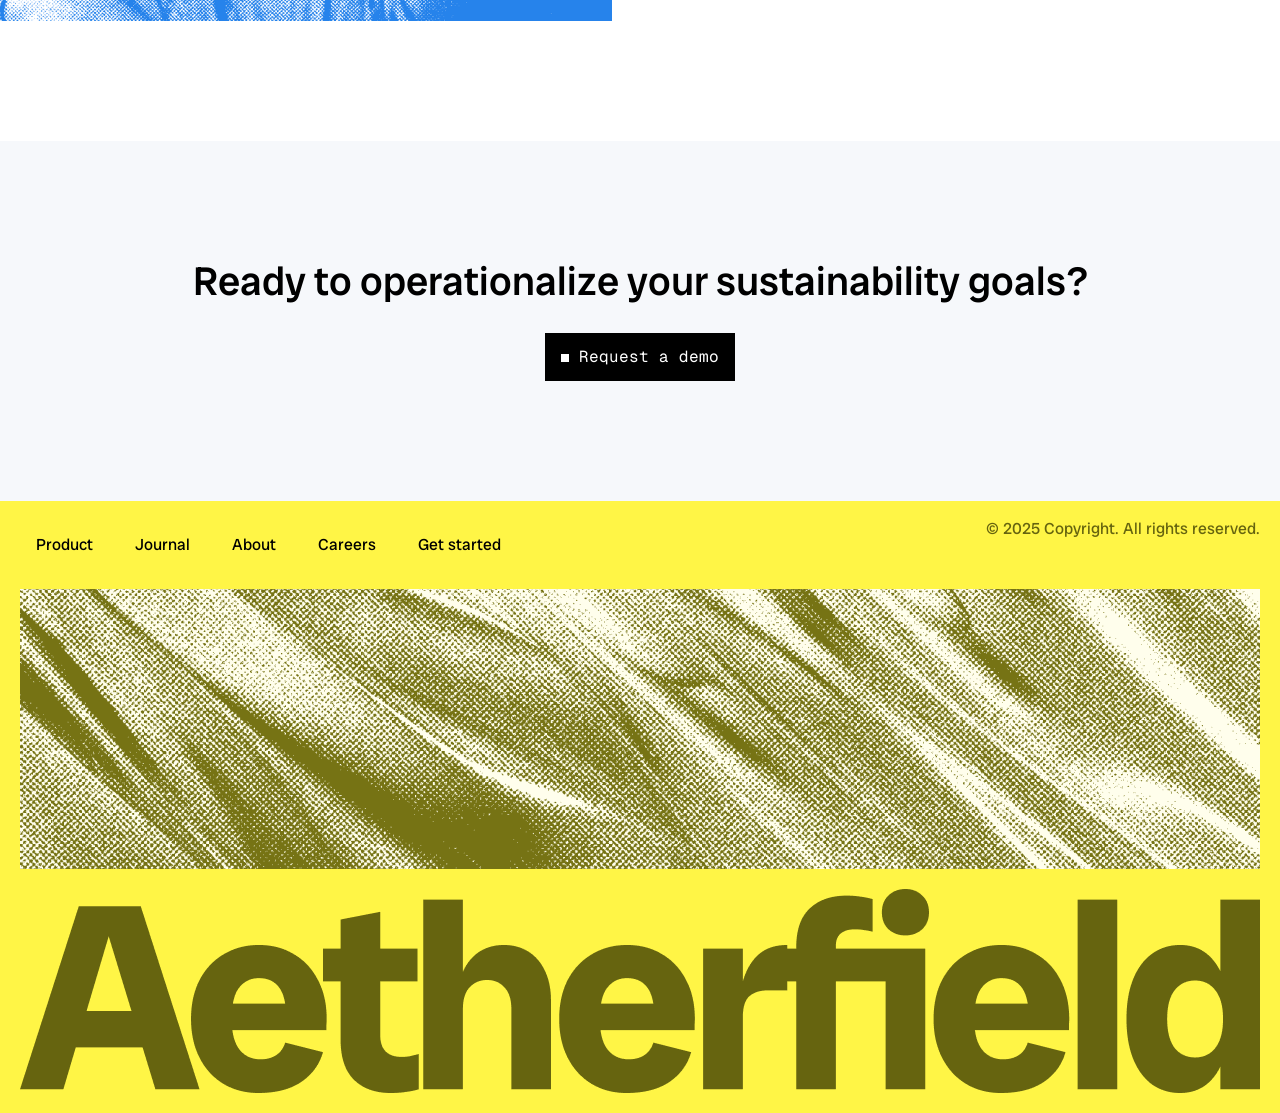
==== commit 7022d292: "chore : refactor links and layout" ====
--- a/index.html
+++ b/index.html
@@ -26,200 +26,202 @@
   </head>
   <body>
     <!-- Header Section -->
-    <div class="gradient-bg">
+    <header class="gradient-bg">
+      <nav>
+        <div>
+          <a href="#" id="nav-a">
+            <img
+              class="nav-logo"
+              src="./img/Logo-container.png"
+              alt="Company logo"
+            />
+          </a>
+        </div>
+
+        <div class="nav-links">
+          <a href="#" id="nav-a">Product</a>
+          <a href="#" id="nav-a">Journal</a>
+          <a href="#" id="nav-a">About</a>
+          <a href="#" id="nav-a">Careers</a>
+          <a href="#" id="nav-a">
+            Get started
+            <span><img src="./img/Nav-rrow.png" alt="" /></span>
+          </a>
+        </div>
+        <span class="ic--baseline-plus"></span>
+      </nav>
+
+      <div class="intro-section-heading">
+        <h1>
+          <span class="h1">Sustainability insights,</span>
+          <span class="h2">built for business</span>
+        </h1>
+
+        <p>
+          Track impact, reduce emissions, and accelerate progress—with clarity
+          and confidence.
+        </p>
+        <div class="intro-buttons">
+          <a href="#">Request a demo</a>
+          <a href="#">Explore the platform</a>
+        </div>
+        <div class="hero-image">
+          <img
+            src="./img/Hero image.png"
+            alt="Sustainability platform preview"
+          />
+        </div>
+      </div>
+    </header>
+    <!-- features section -->
+    <div class="features-section">
       <header>
-        <nav>
-          <ul>
-            <li>
-              <a href="">
-                <img
-                  class="nav-logo"
-                  src="./img/Logo-container.png"
-                  alt="logo-con"
-              /></a>
-            </li>
-          </ul>
-          <ul class="nav-links">
-            <li><a href="">Product</a></li>
-            <li><a href="">Journal</a></li>
-            <li><a href="">About</a></li>
-            <li><a href="">Careers</a></li>
-            <li>
-              <a href=""
-                >Get started <span><img src="./img/Nav-rrow.png" alt="" /></span
-              ></a>
-            </li>
-          </ul>
-        </nav>
+        <h2 class="features-header">Everything you need to measure,</h2>
+        <h2 class="features-header">model, and act on sustainability</h2>
       </header>
-      <!-- intro section -->
-      <section class="intro-section">
-        <header>
-          <h1>Sustainability insights,</h1>
-          <h2>built for business</h2>
-          <p>
-            Track impact, reduce emissions, and accelerate progress—with clarity
-            and confidence.
-          </p>
-        </header>
-        <ul class="intro-buttons">
-          <li><a href="">Request a demo</a></li>
-          <li><a href="">Explore the platform</a></li>
-        </ul>
-        <div class="hero-image">
-          <img src="./img/Hero image.png" alt="hero image" />
-        </div>
-      </section>
-      <!-- features section -->
-      <div class="features-section">
-        <header>
-          <h2 class="features-header">Everything you need to measure,</h2>
-          <h2 class="features-header">model, and act on sustainability</h2>
-        </header>
-        <div class="feature-content">
-          <div class="feature-image">
-            <img src="./img/feature-image.png" alt="feature image" />
-          </div>
-          <div class="feature-button"><a href="">Explore Features</a></div>
-        </div>
-      </div>
-      <!-- value section -->
-      <section class="value-section">
-        <header class="value-header">
-          <h2 class="value1">Built for clarity</h2>
-          <h2 class="value2">Designed for action</h2>
-        </header>
-        <div class="value-cards">
-          <div class="cards">
-            <img src="./img/timeIcon.png" alt="time icon" />
-            <h2>Clarity drives action</h2>
-            <p>
-              We believe better decisions start with better data—measured,
-              visible, and trusted.
+      <div class="feature-content">
+        <div class="feature-image">
+          <img src="./img/feature-image.png" alt="feature image" />
+        </div>
+        <div class="feature-button">
+          <a href="">Explore Features</a>
+        </div>
+      </div>
+    </div>
+    <!-- value section -->
+    <section class="value-section">
+      <header class="value-header">
+        <h2 class="value1">Built for clarity</h2>
+        <h2 class="value2">Designed for action</h2>
+      </header>
+      <div class="value-cards">
+        <div class="cards">
+          <img src="./img/timeIcon.png" alt="time icon" />
+          <h2>Clarity drives action</h2>
+          <p>
+            We believe better decisions start with better data—measured,
+            visible, and trusted.
+          </p>
+        </div>
+        <div class="cards">
+          <img src="./img/worldIcon.png" alt="world icon" />
+          <h2>Sustainability is a systems problem</h2>
+          <p>
+            We build tools that help teams connect the dots between operations,
+            impact, and accountabilit
+          </p>
+        </div>
+        <div class="cards">
+          <img src="./img/arrowIcon.png" alt="arrow icon" />
+          <h2>Progress over perfection</h2>
+          <p>
+            We support real-world momentum—helping organizations move from
+            ambition to measurable change.
+          </p>
+        </div>
+      </div>
+    </section>
+    <!-- case study section -->
+    <section class="case-study-section">
+      <div class="case-content">
+        <img src="./img/caseImg.png" alt="casr image" />
+        <div class="case-text">
+          <h2>Why Acme Inc chose Aetherfield</h2>
+          <p>
+            With fragmented data and growing reporting pressure, Acme turned to
+            Aetherfield to streamline their ESG workflows. The result? Faster
+            decisions, fewer spreadsheets, and 34% more coverage.
+          </p>
+          <a href="">Read a case study</a>
+        </div>
+      </div>
+    </section>
+    <!-- blog section -->
+    <section class="blog-section">
+      <h2>From the journal</h2>
+      <div class="journal-list">
+        <div class="journal">
+          <img src="./img/journalImg1.png" alt="" />
+          <div>
+            <p class="journal-text">How to Build a Climate-Ready Data Stack</p>
+            <div class="lower-journal">
+              <p>Insights</p>
+              <p>.</p>
+              <p>4 min</p>
+            </div>
+          </div>
+        </div>
+        <div class="journal">
+          <img src="./img/journal2.png" alt="" />
+          <div>
+            <p class="journal-text">
+              Sustainability Isn't a Side Project: Making Impact Operational
             </p>
-          </div>
-          <div class="cards">
-            <img src="./img/worldIcon.png" alt="world icon" />
-            <h2>Sustainability is a systems problem</h2>
-            <p>
-              We build tools that help teams connect the dots between
-              operations, impact, and accountabilit
+            <div class="lower-journal">
+              <p>Strategy</p>
+              <p>·</p>
+              <p>7 min</p>
+            </div>
+          </div>
+        </div>
+        <div class="journal">
+          <img src="./img/journal3.png" alt="" />
+          <div>
+            <p class="journal-text">
+              Inside the Aetherfield Model: How We Turn Data Into Action
             </p>
-          </div>
-          <div class="cards">
-            <img src="./img/arrowIcon.png" alt="arrow icon" />
-            <h2>Progress over perfection</h2>
-            <p>
-              We support real-world momentum—helping organizations move from
-              ambition to measurable change.
-            </p>
-          </div>
-        </div>
-      </section>
-      <!-- case study section -->
-      <section class="case-study-section">
-        <div class="case-content">
-          <img src="./img/caseImg.png" alt="casr image" />
-          <div class="case-text">
-            <h2>Why Acme Inc chose Aetherfield</h2>
-            <p>
-              With fragmented data and growing reporting pressure, Acme turned
-              to Aetherfield to streamline their ESG workflows. The result?
-              Faster decisions, fewer spreadsheets, and 34% more coverage.
-            </p>
-            <a href="">Read a case study</a>
-          </div>
-        </div>
-      </section>
-      <!-- blog section -->
-      <section class="blog-section">
-        <h2>From the journal</h2>
-        <div class="journal-list">
-          <div class="journal">
-            <img src="./img/journalImg1.png" alt="" />
-            <div>
-              <p class="journal-text">
-                How to Build a Climate-Ready Data Stack
+            <div class="lower-journal">
+              <p>Insights</p>
+              <p>·</p>
+              <p>5 min</p>
+            </div>
+          </div>
+        </div>
+        <a href="">View all articles</a>
+      </div>
+    </section>
+    <!-- testimonial section -->
+    <section class="testimonial">
+      <div class="testimonial-content">
+        <img src="./img/testimonialImg.png" alt="" />
+        <div class="testimonial-text">
+          <div class="testimonial-word">
+            <img src="./img/Quotation.png" alt="" />
+            <h2>
+              We finally moved past spreadsheets and guesswork. Now we have real
+              data to guide real decisions.
+            </h2>
+            <div class="testimonial-bottom">
+              <p class="testimonial-bottom-first">Elliot Williams</p>
+              <p class="testimonial-bottom-second">
+                Head of Sustainability, Flux Materials
               </p>
-              <div class="lower-journal">
-                <p>Insights</p>
-                <p>.</p>
-                <p>4 min</p>
-              </div>
-            </div>
-          </div>
-          <div class="journal">
-            <img src="./img/journal2.png" alt="" />
-            <div>
-              <p class="journal-text">
-                Sustainability Isn't a Side Project: Making Impact Operational
-              </p>
-              <div class="lower-journal">
-                <p>Strategy</p>
-                <p>·</p>
-                <p>7 min</p>
-              </div>
-            </div>
-          </div>
-          <div class="journal">
-            <img src="./img/journal3.png" alt="" />
-            <div>
-              <p class="journal-text">
-                Inside the Aetherfield Model: How We Turn Data Into Action
-              </p>
-              <div class="lower-journal">
-                <p>Insights</p>
-                <p>·</p>
-                <p>5 min</p>
-              </div>
-            </div>
-          </div>
-          <a href="">View all articles</a>
-        </div>
-      </section>
-      <!-- testimonial section -->
-      <section class="testimonial">
-        <div class="testimonial-content">
-          <img src="./img/testimonialImg.png" alt="" />
-          <div class="testimonial-text">
-            <div class="testimonial-word">
-              <img src="./img/Quotation.png" alt="" />
-              <h2>
-                We finally moved past spreadsheets and guesswork. Now we have
-                real data to guide real decisions.
-              </h2>
-              <div class="testimonial-bottom">
-                <p class="testimonial-bottom-first">Elliot Williams</p>
-                <p class="testimonial-bottom-second">
-                  Head of Sustainability, Flux Materials
-                </p>
-              </div>
-            </div>
-          </div>
-        </div>
-      </section>
-      <!-- call to action section -->
-      <section class="call-to-action">
-        <h4>Ready to operationalize your sustainability goals?</h4>
-        <a href="">Request a demo</a>
-      </section>
-      <!-- footer section -->
-      <footer>
-        <nav>
-          <div class="whole">
-            <div>
-              <a href="">Product</a>
-              <a href="">Journal</a>
-              <a href="">About</a>
-              <a href="">Careers</a>
-              <a href="">Get started</a>
-            </div>
-            <p>&copy; 2025 Copyright. All rights reserved.</p>
-          </div>
-        </nav>
-        <img src="./img/Footer-image.png" alt="" />
-        <img src="./img/Logo-container.png" alt="" />
-      </footer>
-    </div>
+            </div>
+          </div>
+        </div>
+      </div>
+    </section>
+    <!-- call to action section -->
+    <section class="call-to-action">
+      <h4>Ready to operationalize your sustainability goals?</h4>
+      <a href="">Request a demo</a>
+    </section>
+    <!-- footer section -->
+    <footer>
+      <nav>
+        <div class="whole">
+          <div>
+            <a href="" id="nav-a">Product</a>
+            <a href="" id="nav-a">Journal</a>
+            <a href="" id="nav-a">About</a>
+            <a href="" id="nav-a">Careers</a>
+            <a href="" id="nav-a" class="get">Get started</a>
+          </div>
+          <p>&copy; 2025 Copyright. All rights reserved.</p>
+        </div>
+      </nav>
+      <img src="./img/Footer-image.png" alt="" />
+      <img src="./img/Logo-container.png" alt="" />
+    </footer>
   </body>
 </html>
--- a/home.css
+++ b/home.css
@@ -23,7 +23,8 @@
 .cards h2,
 .case-text h2,
 .call-to-action h4,
-.value-header .value2 {
+.value-header .value2,
+a {
   font-family: "Radio Canada Big", sans-serif;
 }
 
@@ -45,6 +46,23 @@
   font-family: "Geist Mono", monospace;
 }
 
+.ic--baseline-plus {
+  display: none;
+  width: 2em;
+  height: 2em;
+  --svg: url("data:image/svg+xml,%3Csvg xmlns='http://www.w3.org/2000/svg' viewBox='0 0 24 24'%3E%3Cpath fill='black' d='M19 12.998h-6v6h-2v-6H5v-2h6v-6h2v6h6z'/%3E%3C/svg%3E");
+  background-color: currentColor;
+  -webkit-mask-image: var(--svg);
+  mask-image: var(--svg);
+  -webkit-mask-repeat: no-repeat;
+  mask-repeat: no-repeat;
+  -webkit-mask-size: 100% 100%;
+  mask-size: 100% 100%;
+}
+
+nav {
+  align-items: center;
+}
 .nav-logo {
   max-width: 122px;
 }
@@ -64,7 +82,10 @@
   display: flex;
   gap: 20px;
 }
-
+#nav-a {
+  color: black;
+  background: none;
+}
 .nav-links a,
 nav a,
 footer a {
@@ -73,24 +94,24 @@
 
 .gradient-bg {
   background-image: linear-gradient(to bottom, #a8d3ff, #fff4df);
-  max-height: 818px;
   padding: 20px;
 }
 
-.intro-section {
+.intro-section-heading {
   padding-top: 140px;
-}
-
-.intro-section header {
-  text-align: center;
-}
-
-.intro-section header h1,
-.intro-section header h2 {
+  text-align: center;
+  display: grid;
+  gap: 30px;
+  h1 {
+    display: grid;
+  }
+}
+
+.intro-section-heading .h1,
+.intro-section-heading .h2 {
   font-weight: normal;
   font-size: 80px;
 }
-
 .intro-buttons {
   display: flex;
   justify-content: center;
@@ -99,9 +120,7 @@
   margin-block: 32px;
 }
 
-.intro-buttons li,
-.feature-button,
-.call-to-action a {
+a {
   background-color: black;
   padding: 16px;
 }
@@ -122,7 +141,7 @@
   width: 8px;
   aspect-ratio: 1;
   background-color: white;
-  margin-right: 5px;
+  margin-right: 10px;
 }
 
 .hero-image,
@@ -139,7 +158,7 @@
 }
 
 .features-section {
-  padding-block: 120px;
+  padding-block: 140px;
 }
 
 .features-section header {
@@ -351,28 +370,23 @@
     display: grid;
   }
 
-  .intro-section header {
-    display: grid;
-    justify-content: center;
-  }
-
-  .intro-section header h1,
-  .intro-section header h2 {
+  .intro-section-heading {
+    display: grid;
+    justify-content: center;
+  }
+
+  .intro-section-heading .h1,
+  .intro-section-heading .h2 {
     font-size: 36px;
     font-weight: 500;
   }
 
-  .intro-section header p {
+  .intro-section-heading p {
     font-size: 18px;
   }
 
   header .nav-links {
     display: none;
-  }
-
-  .intro-header h1,
-  .intro-header h2 {
-    font-size: 36px;
   }
 
   .intro-buttons,
@@ -391,6 +405,18 @@
     width: 100%;
     justify-content: center;
   }
+  .whole div {
+    flex-wrap: wrap;
+    justify-content: center;
+  }
+
+  footer img {
+    max-width: 100%;
+    height: auto;
+  }
+  .get {
+    margin-left: 35%;
+  }
 
   .case-content img,
   .case-text {
@@ -435,6 +461,9 @@
     width: 100%;
     justify-content: center;
     margin-top: 30px;
+  }
+  .ic--baseline-plus {
+    display: inline-block;
   }
 }
 
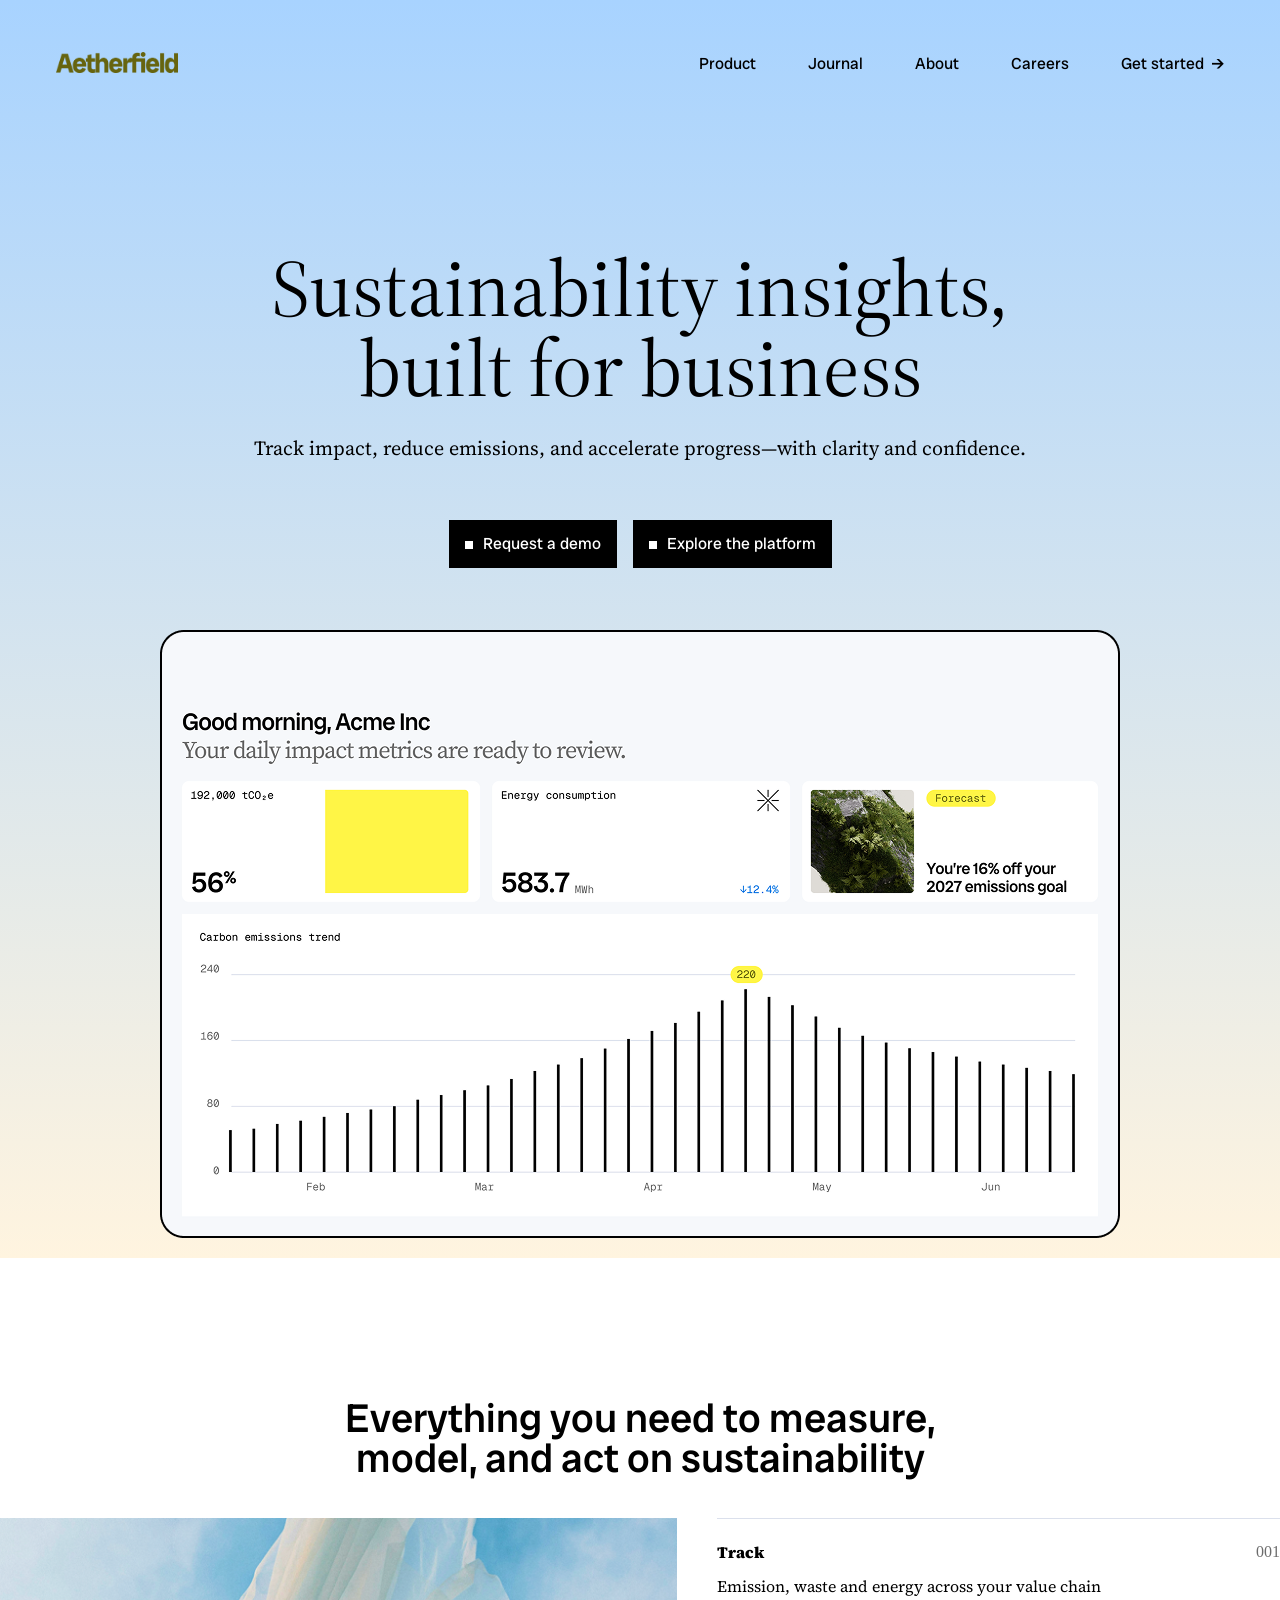
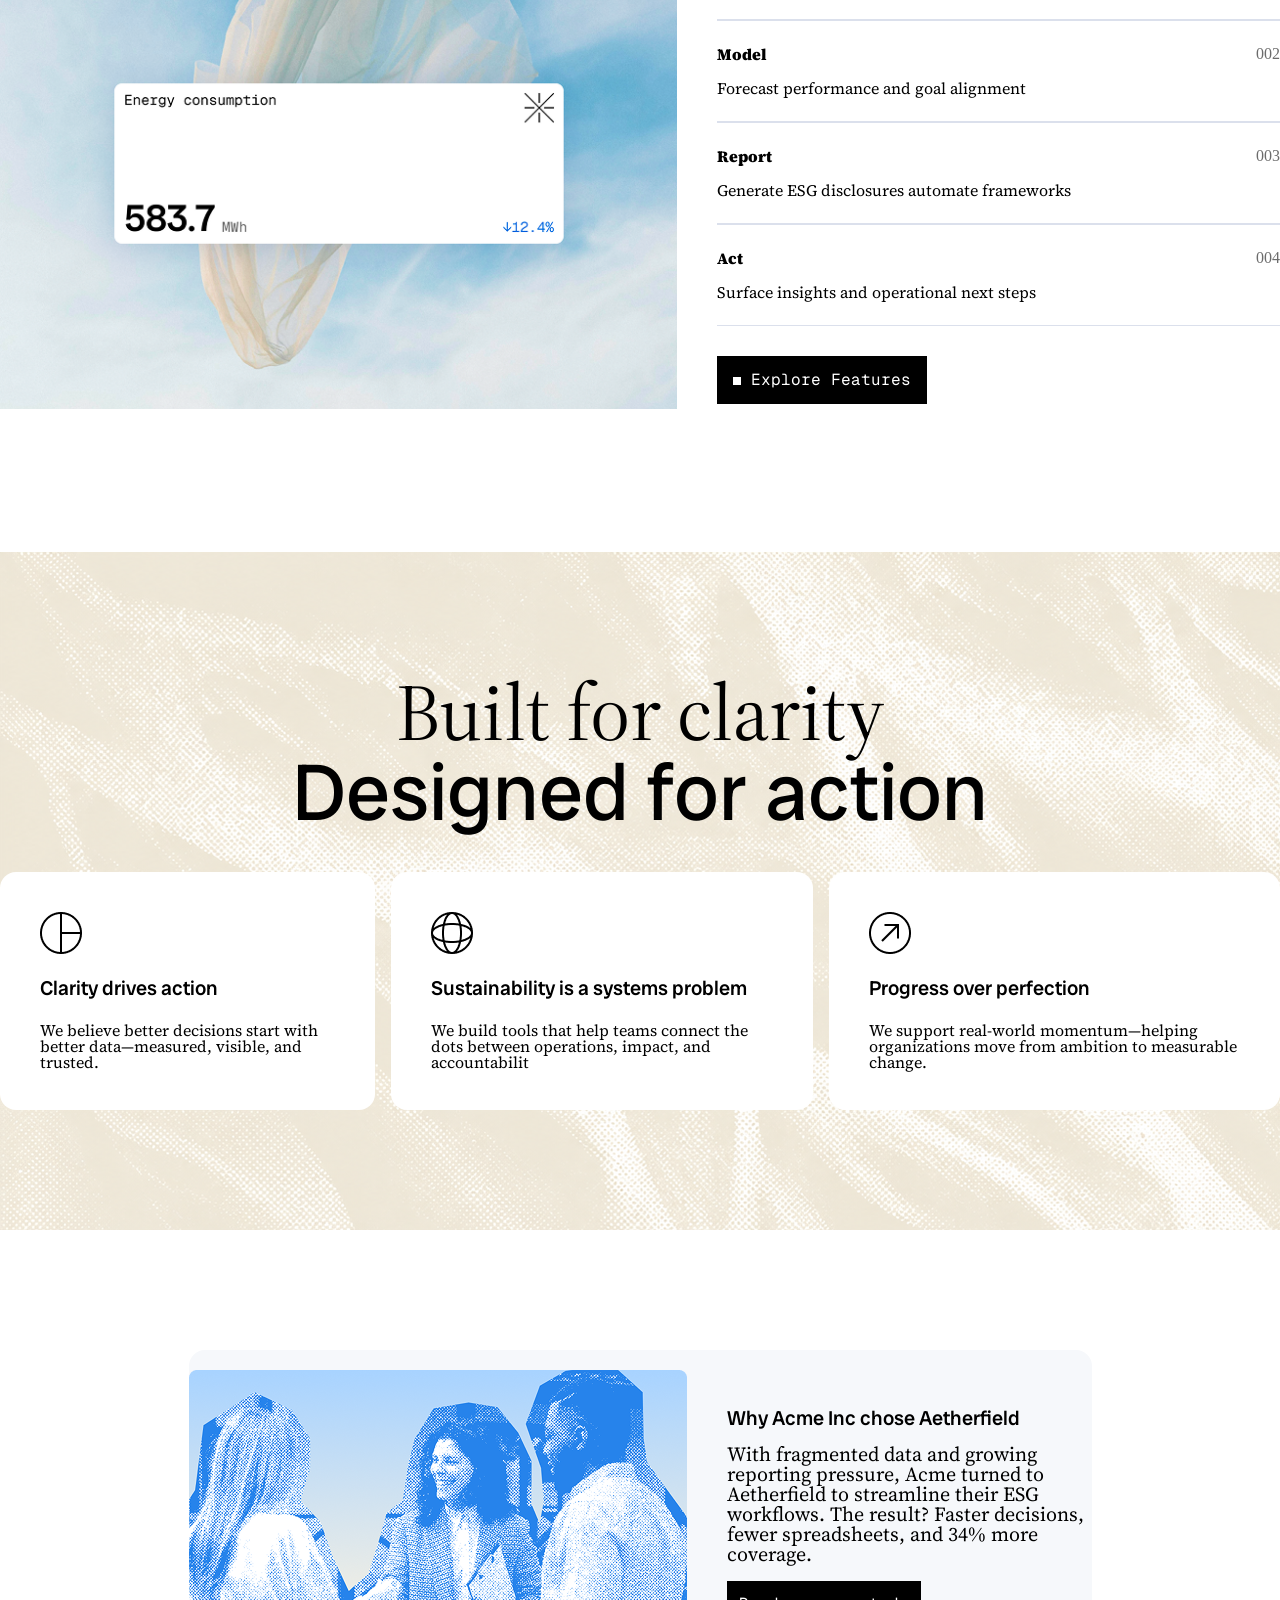
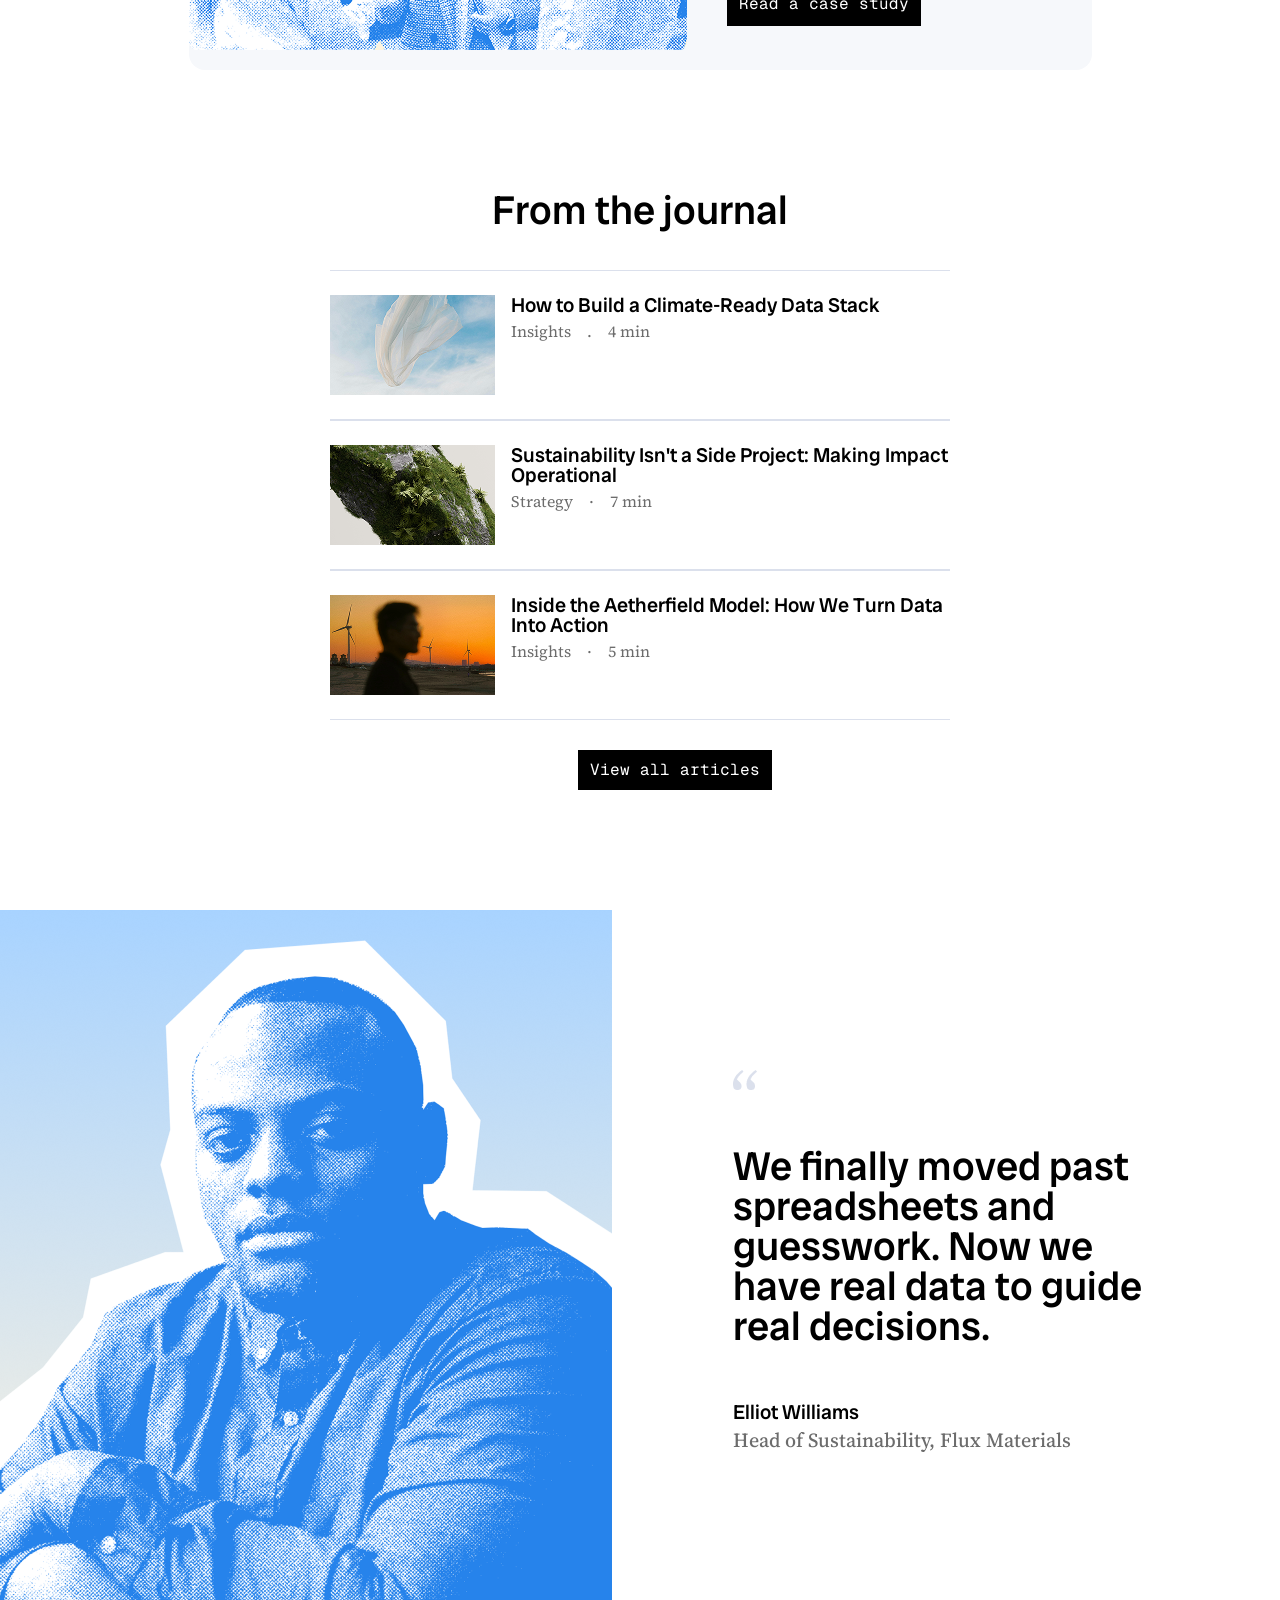
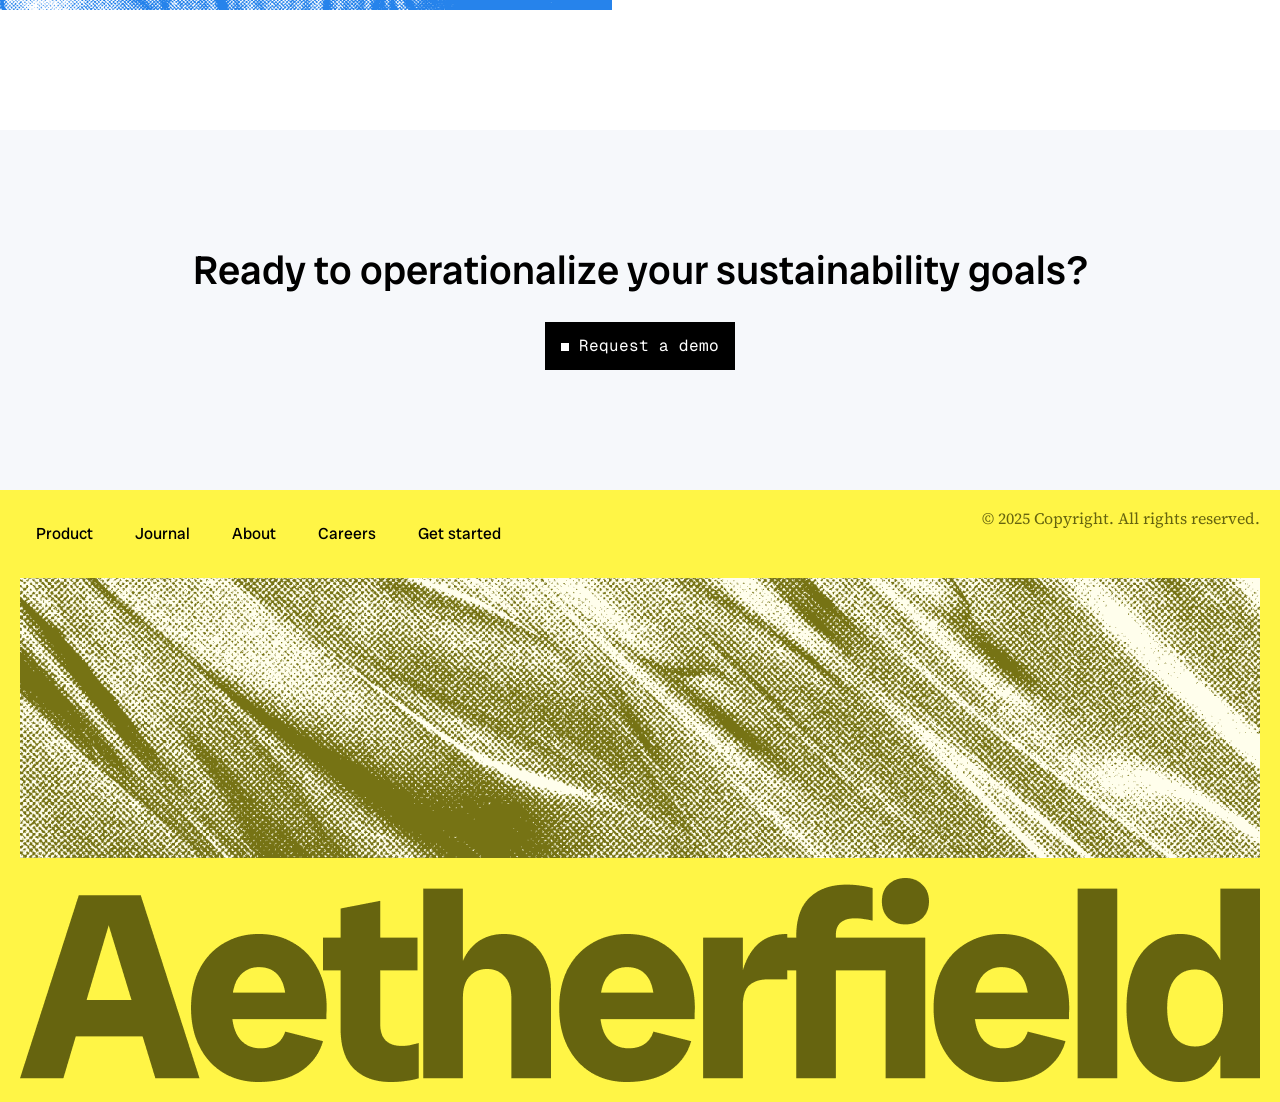
==== commit 9395071e: "fix : handel some bugs" ====
--- a/index.html
+++ b/index.html
@@ -83,8 +83,54 @@
         <div class="feature-image">
           <img src="./img/feature-image.png" alt="feature image" />
         </div>
-        <div class="feature-button">
-          <a href="">Explore Features</a>
+        <div class="feature-journal">
+          <article>
+            <div class="feature-border">
+              <div class="feature-top">
+                <p>Track</p>
+                <span>001</span>
+              </div>
+              <div class="feature-bottom">
+                <p>Emission, waste and energy across your value chain</p>
+              </div>
+            </div>
+          </article>
+          <article>
+            <div class="feature-border">
+              <div class="feature-top">
+                <p class="">Model</p>
+                <span>002</span>
+              </div>
+              <div class="feature-bottom">
+                <p>Forecast performance and goal alignment</p>
+              </div>
+            </div>
+          </article>
+          <article>
+            <div class="feature-border">
+              <div class="feature-top">
+                <p class="">Report</p>
+                <span>003</span>
+              </div>
+              <div class="feature-bottom">
+                <p>Generate ESG disclosures automate frameworks</p>
+              </div>
+            </div>
+          </article>
+          <article>
+            <div class="feature-border">
+              <div class="feature-top">
+                <p class="">Act</p>
+                <span>004</span>
+              </div>
+              <div class="feature-bottom">
+                <p>Surface insights and operational next steps</p>
+              </div>
+            </div>
+          </article>
+          <div class="feature-button">
+            <a href="">Explore Features</a>
+          </div>
         </div>
       </div>
     </div>
--- a/home.css
+++ b/home.css
@@ -13,7 +13,9 @@
 a {
   text-decoration: none;
 }
-
+p {
+  font-family: "Source Serif 4", serif;
+}
 h2,
 .nav-links > li,
 .journal-text,
@@ -60,9 +62,6 @@
   mask-size: 100% 100%;
 }
 
-nav {
-  align-items: center;
-}
 .nav-logo {
   max-width: 122px;
 }
@@ -72,6 +71,7 @@
   justify-content: space-between;
   background-attachment: fixed;
   padding: 20px;
+  align-items: center;
 }
 
 header p {
@@ -159,24 +159,43 @@
 
 .features-section {
   padding-block: 140px;
+  min-width: 100%;
 }
 
 .features-section header {
   margin-bottom: 40px;
 }
-
+.feature-button {
+  margin-top: 30px;
+  a {
+    display: inline-block;
+  }
+}
 .features-header {
   text-align: center;
   font-weight: 500;
   font-size: 40px;
 }
-
 .feature-content {
   display: flex;
-  align-items: center;
   gap: 40px;
-}
-
+  max-width: 100%;
+}
+.feature-top {
+  display: flex;
+  justify-content: space-between;
+  margin-bottom: 18px;
+  span {
+    color: #6c6c6c;
+  }
+  p {
+    font-weight: 900;
+  }
+}
+.feature-border {
+  border-block: 1px solid #dbe0ec;
+  padding-block: 25px;
+}
 .value-section {
   padding-block: 120px;
   background-image: url(./img/value-background.png);
@@ -465,6 +484,9 @@
   .ic--baseline-plus {
     display: inline-block;
   }
+  .feature-button > a {
+    width: 100%;
+  }
 }
 
 @media screen and (min-width: 768px) and (max-width: 1023px) {
@@ -517,6 +539,9 @@
     width: fit-content;
     margin-left: 40%;
   }
+  .feature-journal {
+    width: 45%;
+  }
 }
 
 @media (max-width: 600px) {
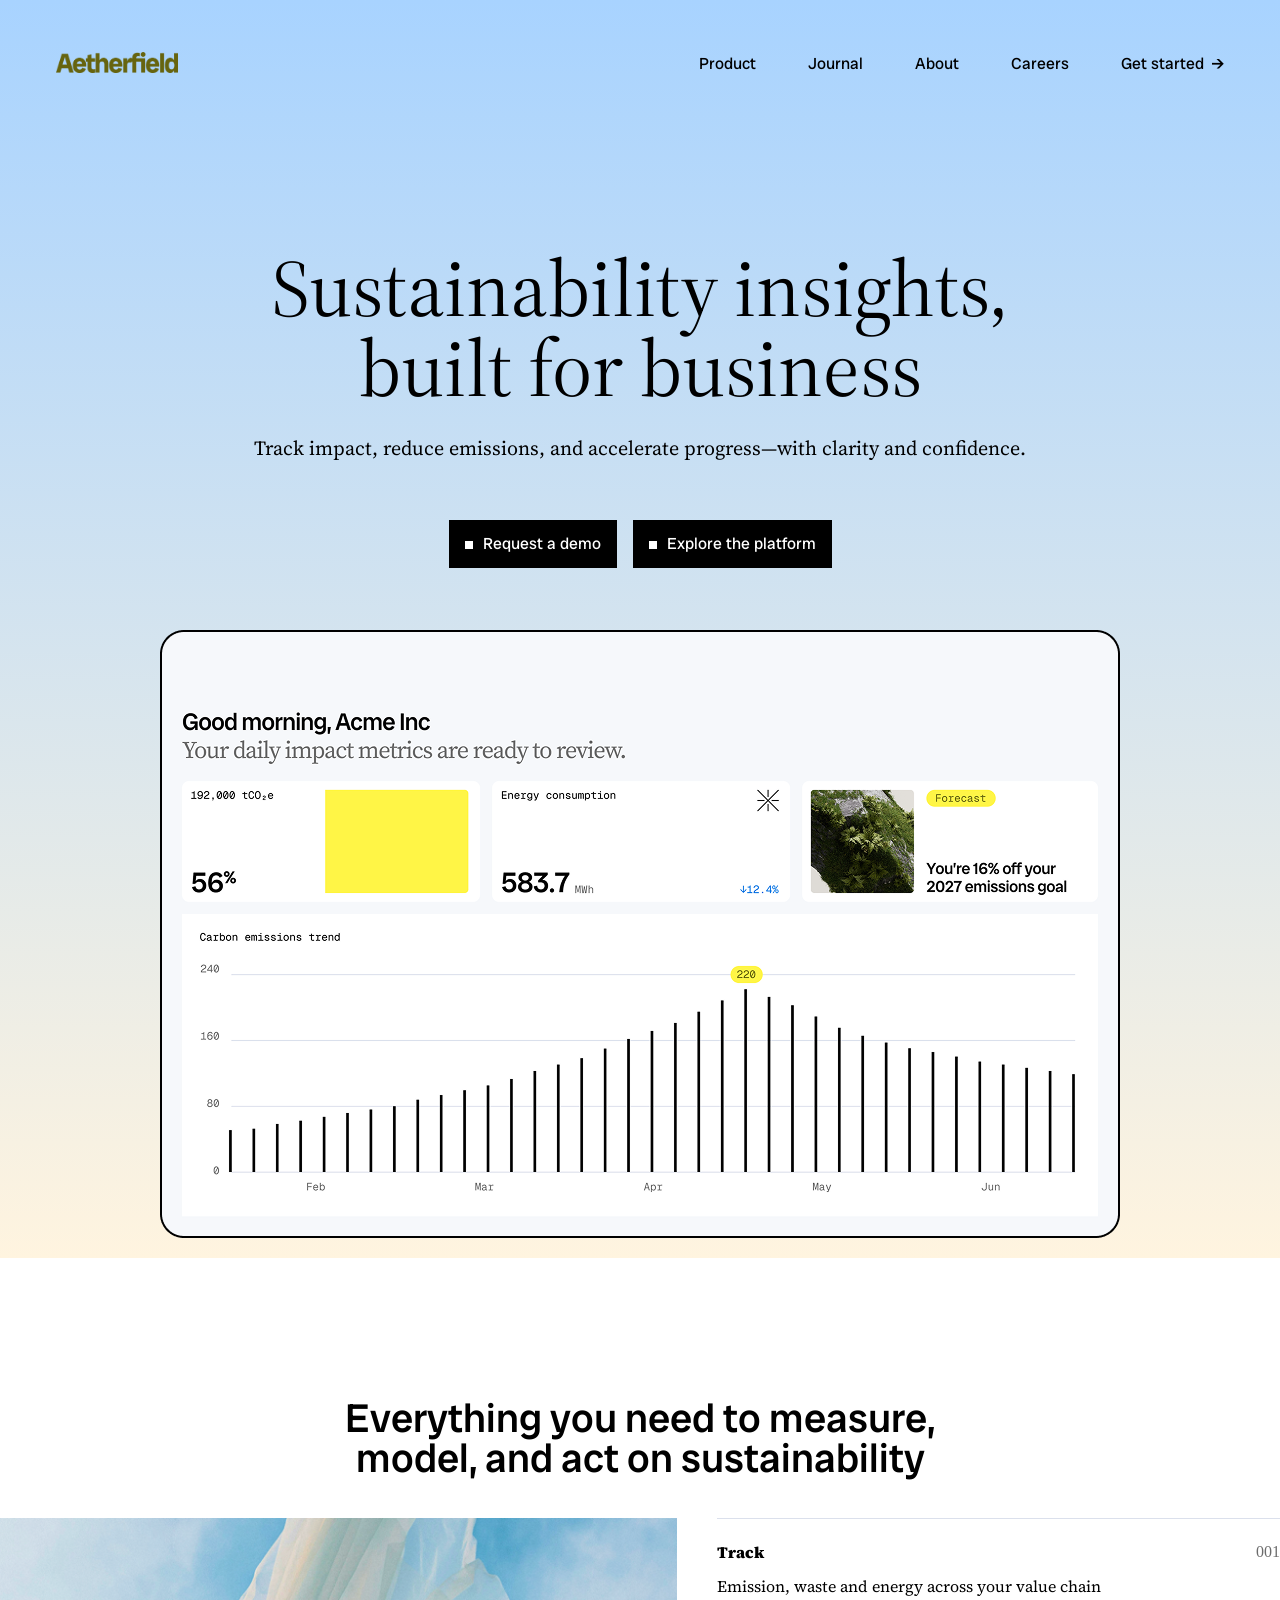
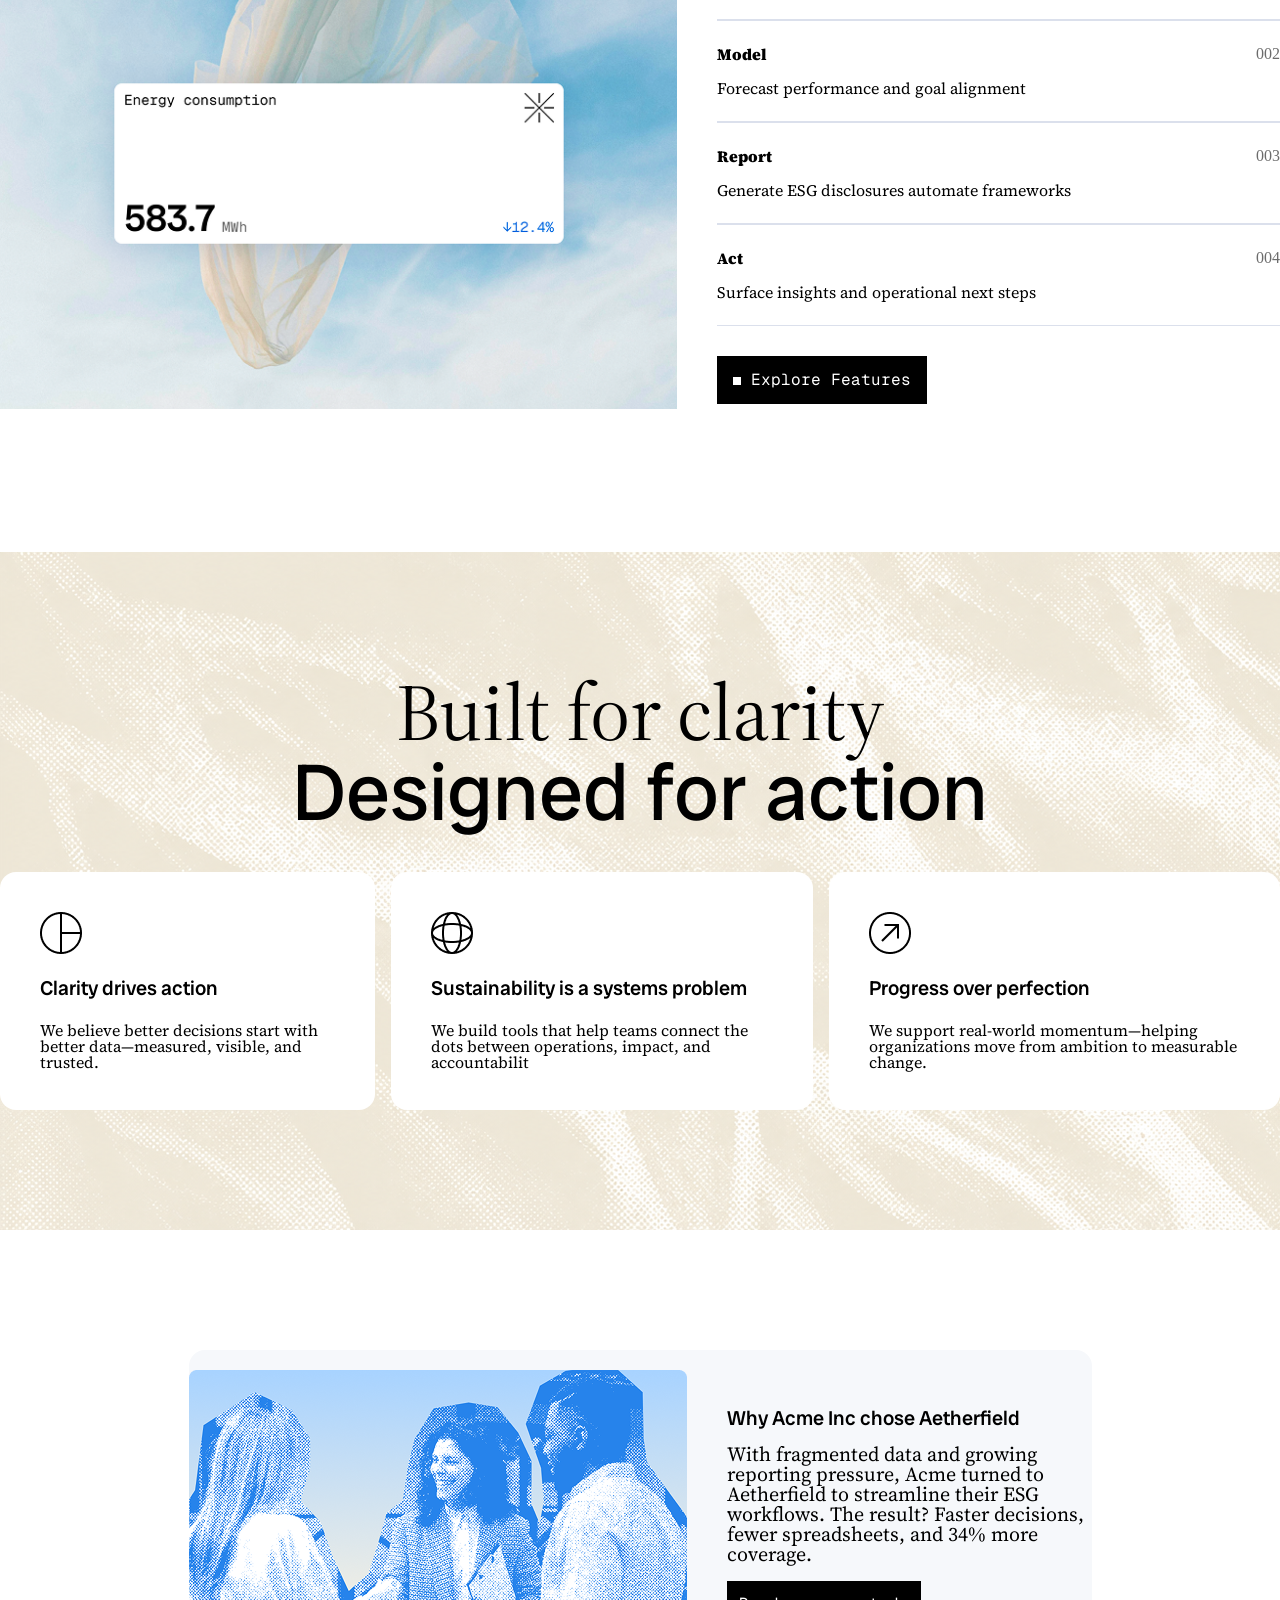
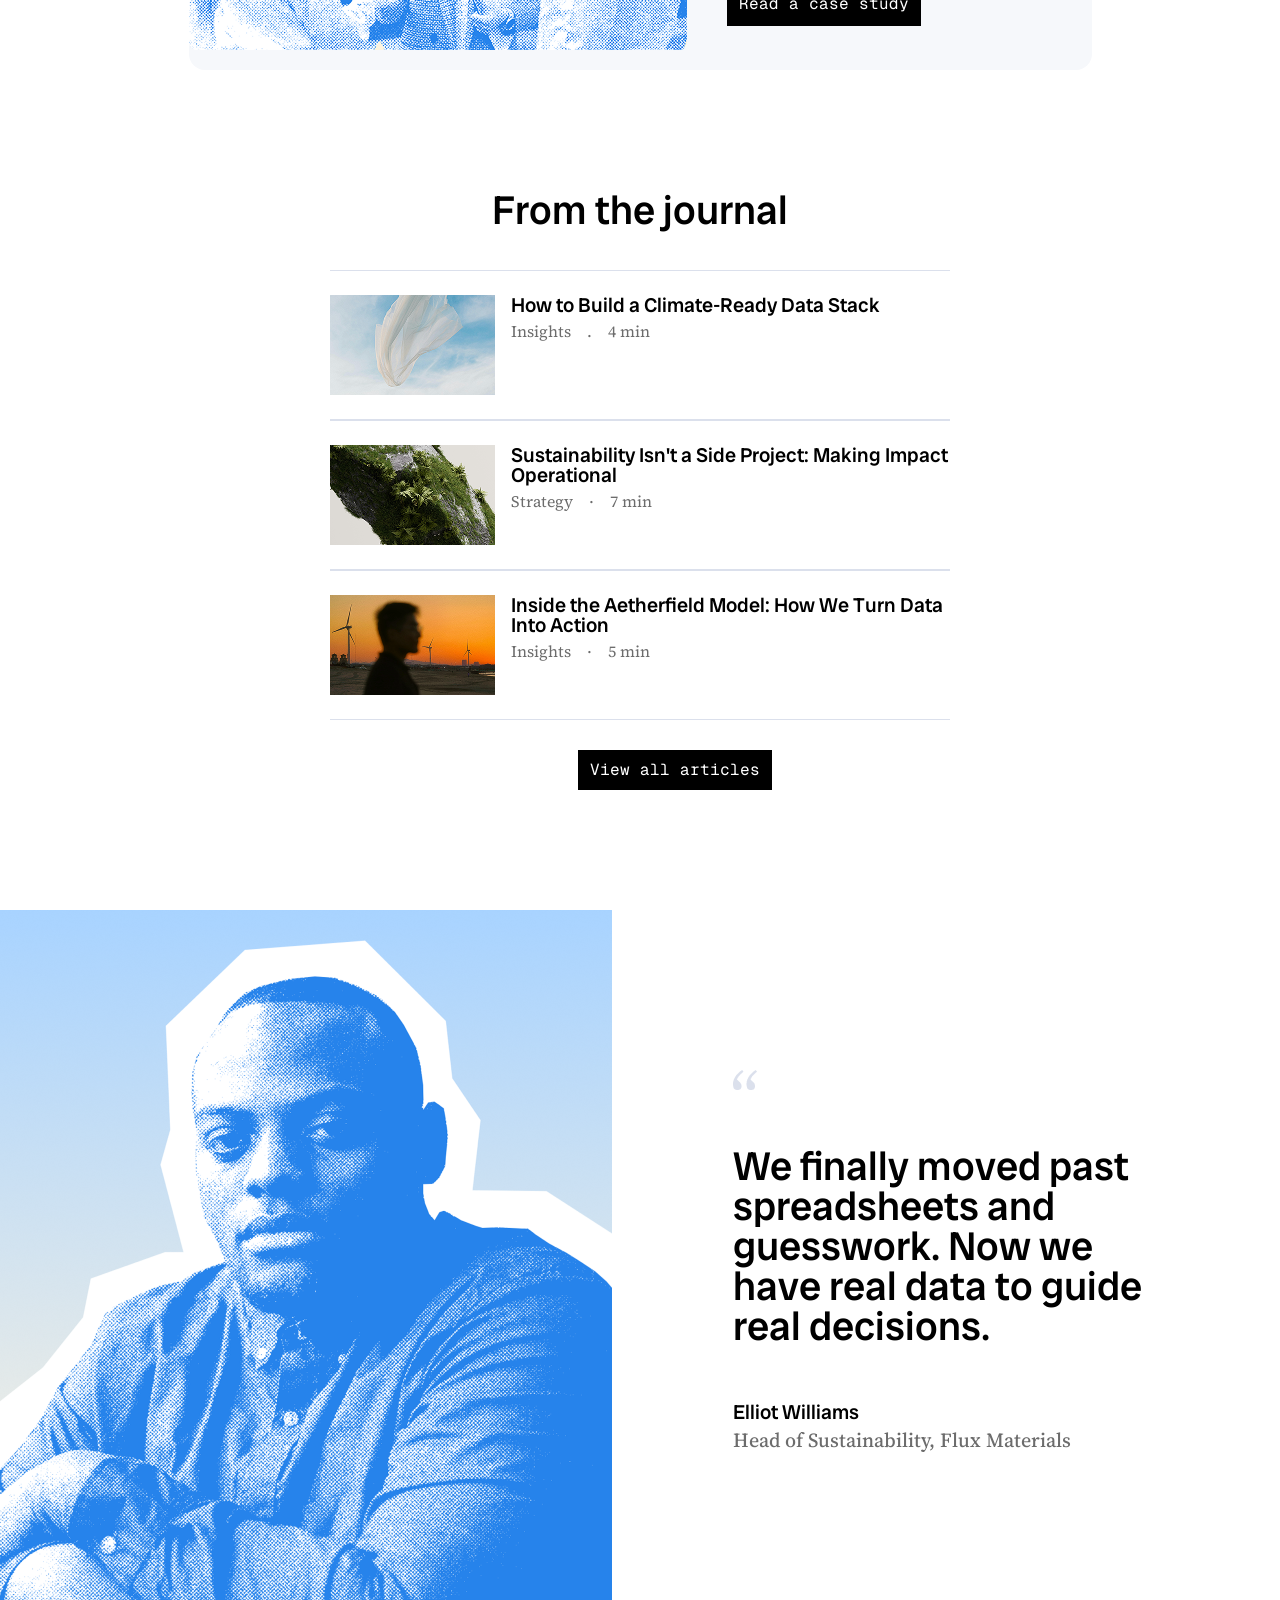
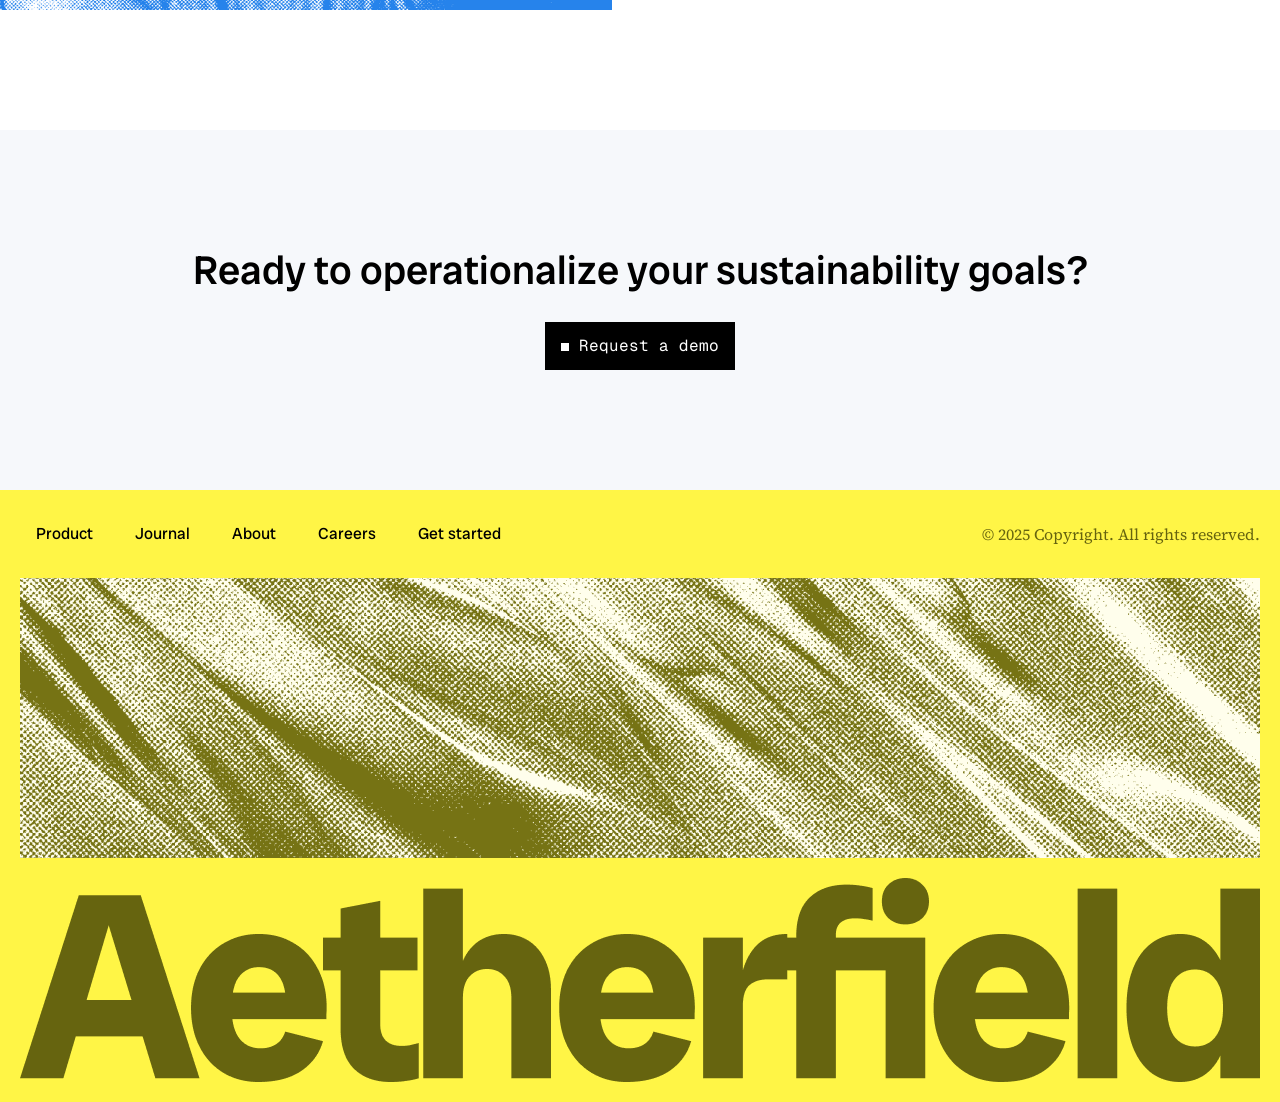
==== commit efad368f: "fix : ehnhance footer responsiveness" ====
--- a/index.html
+++ b/index.html
@@ -261,7 +261,9 @@
             <a href="" id="nav-a">Journal</a>
             <a href="" id="nav-a">About</a>
             <a href="" id="nav-a">Careers</a>
-            <a href="" id="nav-a" class="get">Get started</a>
+            <div class="get">
+              <a href="" id="nav-a">Get started</a>
+            </div>
           </div>
           <p>&copy; 2025 Copyright. All rights reserved.</p>
         </div>
--- a/home.css
+++ b/home.css
@@ -372,6 +372,7 @@
 .whole {
   display: flex;
   justify-content: space-between;
+  align-items: center;
 }
 
 .whole div {
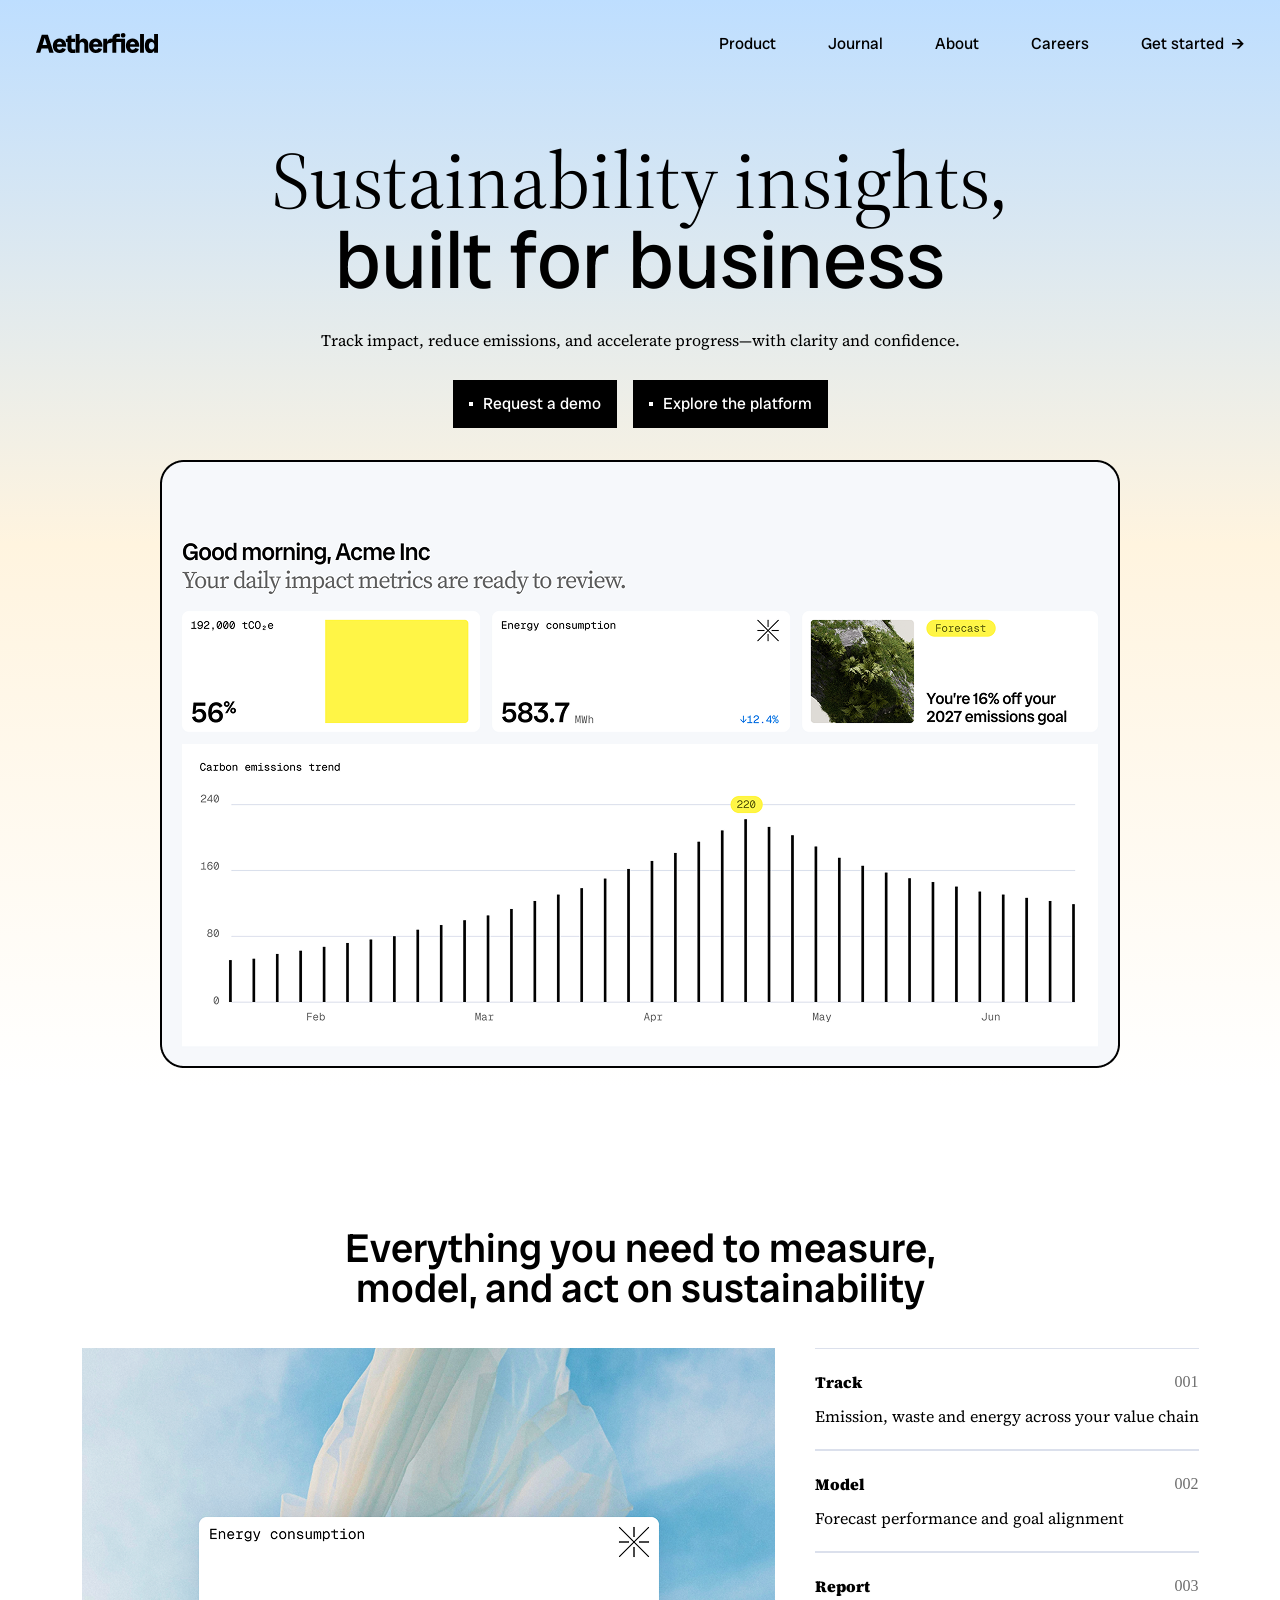
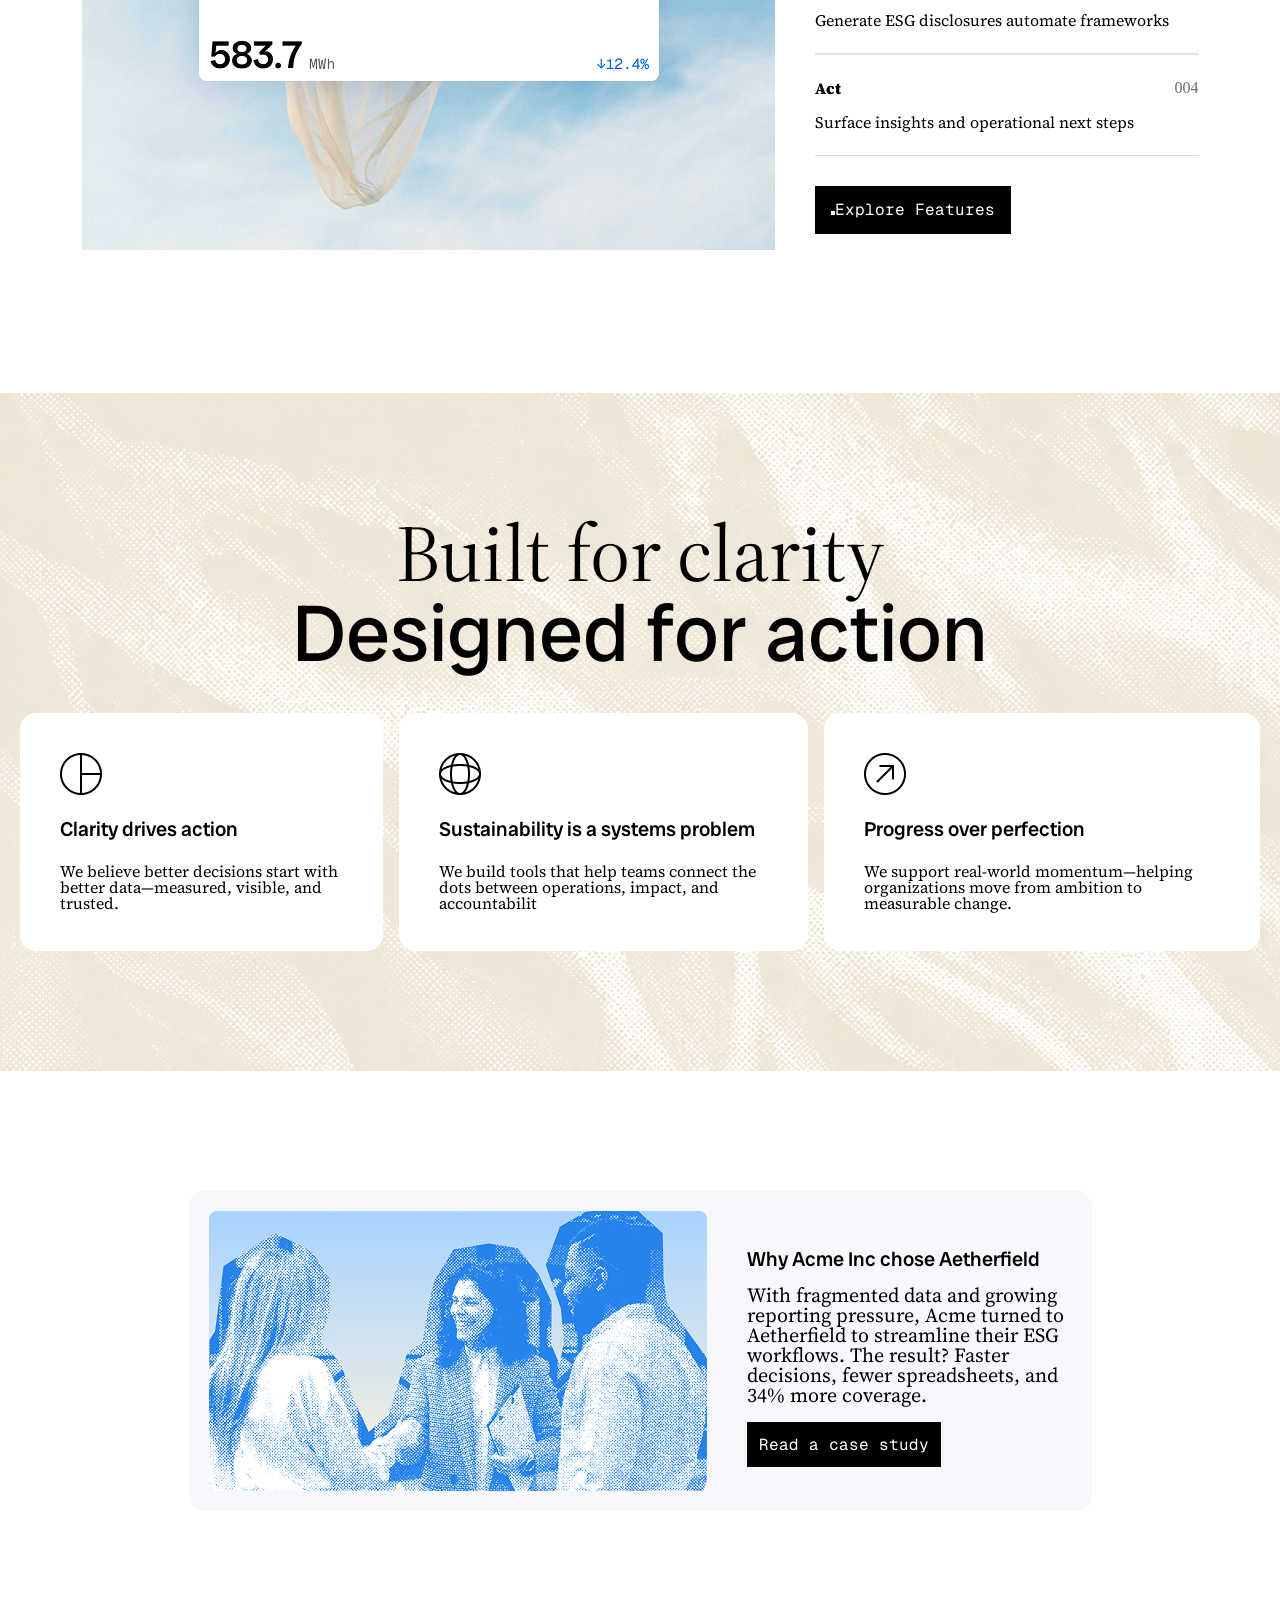
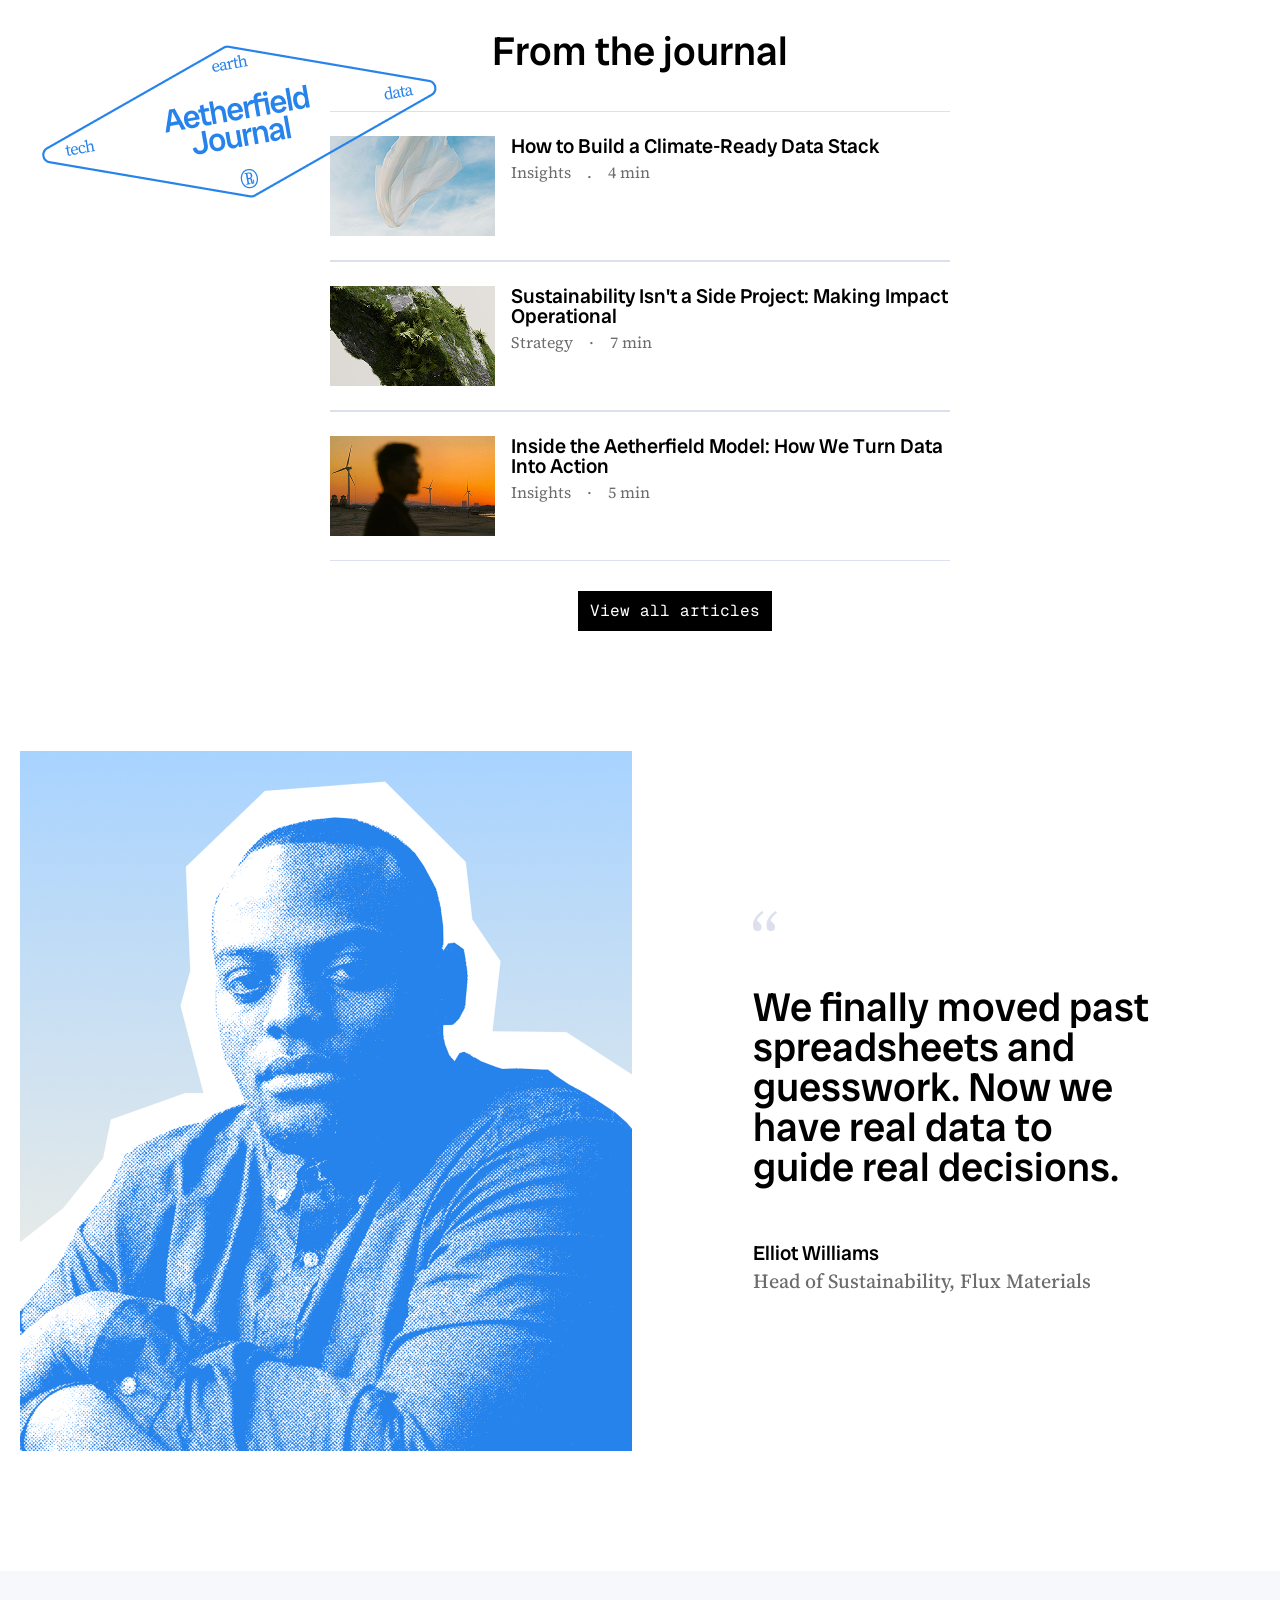
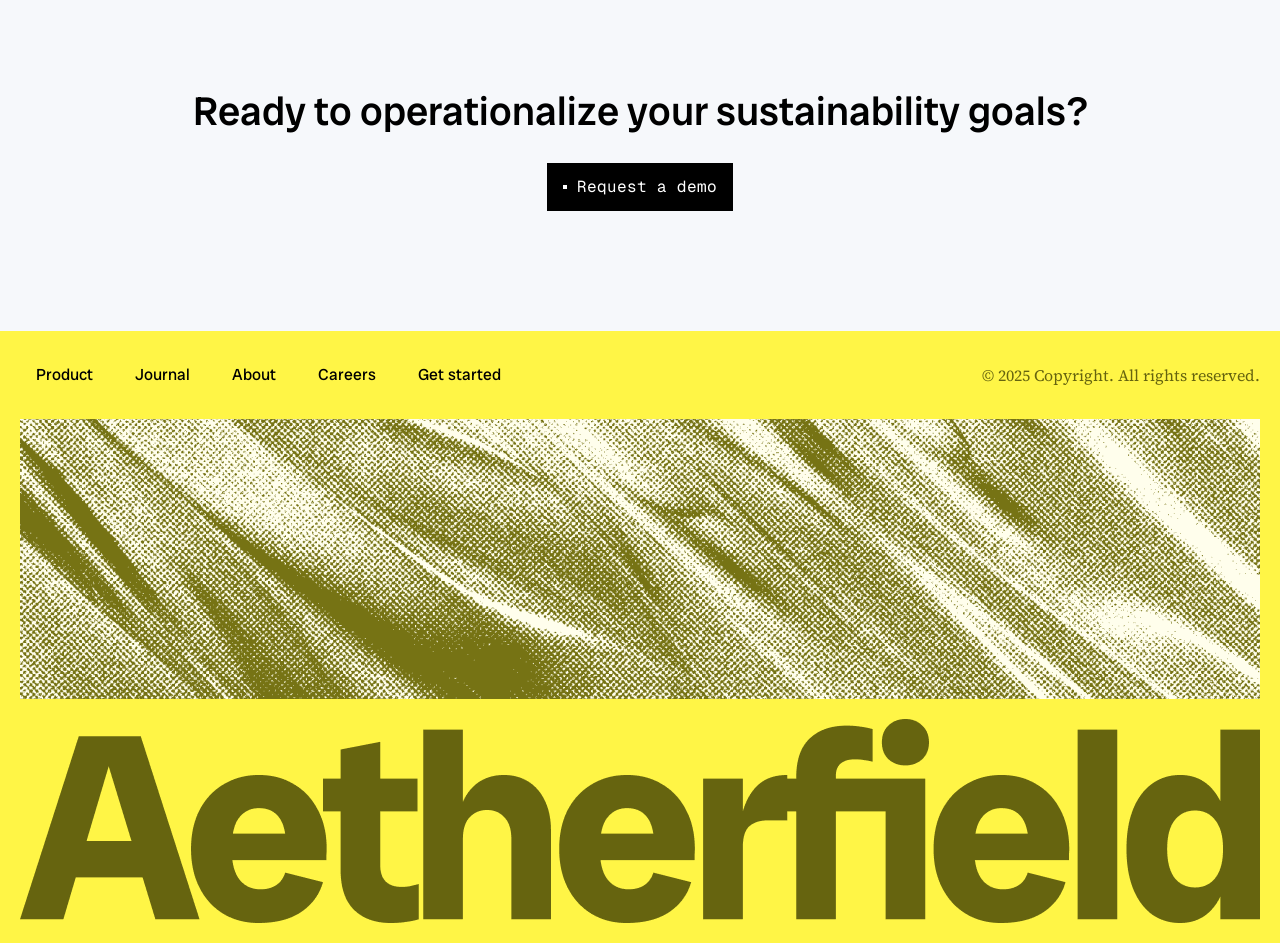
==== commit 5a3ac3d7: "feat : upgraded the ui" ====
--- a/index.html
+++ b/index.html
@@ -26,13 +26,13 @@
   </head>
   <body>
     <!-- Header Section -->
-    <header class="gradient-bg">
+    <header>
       <nav>
         <div>
           <a href="#" id="nav-a">
             <img
               class="nav-logo"
-              src="./img/Logo-container.png"
+              src="./img/atherfield.svg"
               alt="Company logo"
             />
           </a>
@@ -48,31 +48,38 @@
             <span><img src="./img/Nav-rrow.png" alt="" /></span>
           </a>
         </div>
-        <span class="ic--baseline-plus"></span>
+        <button
+          class="menu-button"
+          type="button"
+          aria-label="Open navigation menu"
+          aria-expanded="false"
+          aria-controls="main-nav"
+        >
+          <span class="ic--baseline-plus"></span>
+        </button>
       </nav>
-
-      <div class="intro-section-heading">
-        <h1>
-          <span class="h1">Sustainability insights,</span>
-          <span class="h2">built for business</span>
-        </h1>
-
-        <p>
-          Track impact, reduce emissions, and accelerate progress—with clarity
-          and confidence.
-        </p>
-        <div class="intro-buttons">
-          <a href="#">Request a demo</a>
-          <a href="#">Explore the platform</a>
-        </div>
-        <div class="hero-image">
-          <img
-            src="./img/Hero image.png"
-            alt="Sustainability platform preview"
-          />
-        </div>
-      </div>
     </header>
+
+    <div class="page-overlay"></div>
+
+    <div class="intro-section-heading gradient-bg">
+      <h1>
+        <span class="h1">Sustainability insights,</span>
+        <span class="h2">built for business</span>
+      </h1>
+
+      <p>
+        Track impact, reduce emissions, and accelerate progress—with clarity and
+        confidence.
+      </p>
+      <div class="intro-buttons">
+        <a href="#">Request a demo</a>
+        <a href="#">Explore the platform</a>
+      </div>
+      <div class="hero-image">
+        <img src="./img/Hero image.png" alt="Sustainability platform preview" />
+      </div>
+    </div>
     <!-- features section -->
     <div class="features-section">
       <header>
@@ -186,6 +193,7 @@
     <section class="blog-section">
       <h2>From the journal</h2>
       <div class="journal-list">
+        <img class="journal-img" src="./img/Sticker container.png" alt="" />
         <div class="journal">
           <img src="./img/journalImg1.png" alt="" />
           <div>
@@ -271,5 +279,6 @@
       <img src="./img/Footer-image.png" alt="" />
       <img src="./img/Logo-container.png" alt="" />
     </footer>
+    <script src="./script.js"></script>
   </body>
 </html>
--- a/home.css
+++ b/home.css
@@ -13,7 +13,8 @@
 a {
   text-decoration: none;
 }
-p {
+p,
+.h1 {
   font-family: "Source Serif 4", serif;
 }
 h2,
@@ -26,11 +27,11 @@
 .case-text h2,
 .call-to-action h4,
 .value-header .value2,
-a {
+a,
+.h2 {
   font-family: "Radio Canada Big", sans-serif;
 }
 
-header h1,
 header p,
 .testimonial-bottom-second,
 .case-text p,
@@ -69,9 +70,16 @@
 header nav {
   display: flex;
   justify-content: space-between;
-  background-attachment: fixed;
   padding: 20px;
   align-items: center;
+  position: absolute;
+  top: 0;
+  left: 0;
+  width: 100%;
+  button {
+    background: none;
+    border: none;
+  }
 }
 
 header p {
@@ -81,6 +89,8 @@
 .nav-links {
   display: flex;
   gap: 20px;
+  align-items: center;
+  margin-left: auto;
 }
 #nav-a {
   color: black;
@@ -93,15 +103,16 @@
 }
 
 .gradient-bg {
-  background-image: linear-gradient(to bottom, #a8d3ff, #fff4df);
+  background-image: linear-gradient(to bottom, #a8d3ffbf, #fff4df, #ffffffbf);
   padding: 20px;
 }
 
 .intro-section-heading {
   padding-top: 140px;
   text-align: center;
-  display: grid;
-  gap: 30px;
+  display: flex;
+  flex-direction: column;
+  gap: 32px;
   h1 {
     display: grid;
   }
@@ -117,7 +128,6 @@
   justify-content: center;
   text-align: center;
   gap: 16px;
-  margin-block: 32px;
 }
 
 a {
@@ -133,15 +143,23 @@
   color: white;
 }
 
+.intro-buttons a,
+.feature-button a,
+.call-to-action a {
+  display: flex;
+  align-items: center;
+  gap: 10px;
+  justify-content: center;
+}
+
 .intro-buttons a::before,
-.feature-content a::before,
+.feature-button a::before,
 .call-to-action a::before {
   content: "";
   display: inline-block;
-  width: 8px;
-  aspect-ratio: 1;
+  width: 4px;
+  height: 4px;
   background-color: white;
-  margin-right: 10px;
 }
 
 .hero-image,
@@ -159,7 +177,10 @@
 
 .features-section {
   padding-block: 140px;
-  min-width: 100%;
+  display: flex;
+  flex-direction: column;
+  justify-content: center;
+  padding-inline: 20px;
 }
 
 .features-section header {
@@ -167,6 +188,8 @@
 }
 .feature-button {
   margin-top: 30px;
+  display: flex;
+  align-items: center;
   a {
     display: inline-block;
   }
@@ -180,6 +203,7 @@
   display: flex;
   gap: 40px;
   max-width: 100%;
+  justify-content: center;
 }
 .feature-top {
   display: flex;
@@ -199,6 +223,7 @@
 .value-section {
   padding-block: 120px;
   background-image: url(./img/value-background.png);
+  padding-inline: 20px;
 }
 
 .value-header {
@@ -214,6 +239,7 @@
 .value-cards {
   display: flex;
   gap: 16px;
+  justify-content: center;
 }
 
 .cards {
@@ -251,6 +277,7 @@
   border-radius: 16px;
   background-color: #f6f8fb;
   align-items: center;
+  padding-inline: 20px;
 }
 
 .case-content img {
@@ -268,6 +295,10 @@
 .case-text p {
   margin-bottom: 32px;
   font-size: 20px;
+}
+
+.blog-section {
+  padding-inline: 20px;
 }
 
 .case-text a,
@@ -300,6 +331,10 @@
   border-block: 1px solid #dbe0ec;
   padding-block: 24px;
 }
+.journal-img {
+  position: absolute;
+  top: -60px;
+}
 
 .lower-journal {
   display: flex;
@@ -311,6 +346,13 @@
 
 .journal-list {
   max-width: 620px;
+  position: relative;
+}
+
+.journal-img {
+  position: absolute;
+  right: 500px;
+  top: -100px;
 }
 
 .journal-text,
@@ -320,10 +362,15 @@
   font-size: 20px;
 }
 
+.testimonial {
+  padding-inline: 20px;
+}
+
 .testimonial-content {
   display: flex;
   gap: 16px;
   align-items: center;
+  justify-content: center;
 }
 
 .testimonial-content img {
@@ -367,6 +414,9 @@
   gap: 20px;
   background-color: #fff546;
   color: #66640f;
+  img {
+    width: 100%;
+  }
 }
 
 .whole {
@@ -386,6 +436,38 @@
 }
 
 @media screen and (max-width: 767px) {
+  .whole {
+    display: flex;
+    flex-direction: column;
+    align-items: center;
+    gap: 20px;
+  }
+
+  .whole > div {
+    display: flex;
+    flex-wrap: wrap;
+    justify-content: center;
+    gap: 12px;
+  }
+  .whole > div > a {
+    padding: 0;
+  }
+
+  .whole > div > .get {
+    flex: 0 0 100%;
+    display: flex;
+    justify-content: center;
+  }
+
+  .get a {
+    padding: 16px;
+    background-color: black;
+    color: white;
+  }
+  .whole p {
+    text-align: center;
+  }
+
   .feature-content {
     display: grid;
   }
@@ -425,18 +507,11 @@
     width: 100%;
     justify-content: center;
   }
-  .whole div {
-    flex-wrap: wrap;
-    justify-content: center;
-  }
 
   footer img {
     max-width: 100%;
     height: auto;
   }
-  .get {
-    margin-left: 35%;
-  }
 
   .case-content img,
   .case-text {
@@ -452,17 +527,6 @@
     font-size: 24px;
   }
 
-  .whole {
-    display: grid;
-    justify-content: center;
-    gap: 20px;
-  }
-
-  .whole div {
-    display: flex;
-    justify-content: space-between;
-  }
-
   footer p {
     text-align: center;
   }
@@ -487,6 +551,27 @@
   }
   .feature-button > a {
     width: 100%;
+  }
+  .journal-img {
+    display: none;
+  }
+  .nav-links.is-open {
+    display: flex;
+    margin-top: -20px;
+    margin-right: -45px;
+    flex-direction: column;
+    background-color: white;
+    z-index: 3;
+  }
+  nav.menu-open .nav-logo {
+    display: none;
+  }
+  .page-overlay.is-visible {
+    display: block;
+    position: fixed;
+    inset: 0;
+    background-color: rgba(0, 0, 0, 0.45);
+    z-index: 2;
   }
 }
 
@@ -541,7 +626,7 @@
     margin-left: 40%;
   }
   .feature-journal {
-    width: 45%;
+    max-width: 507px;
   }
 }
 
